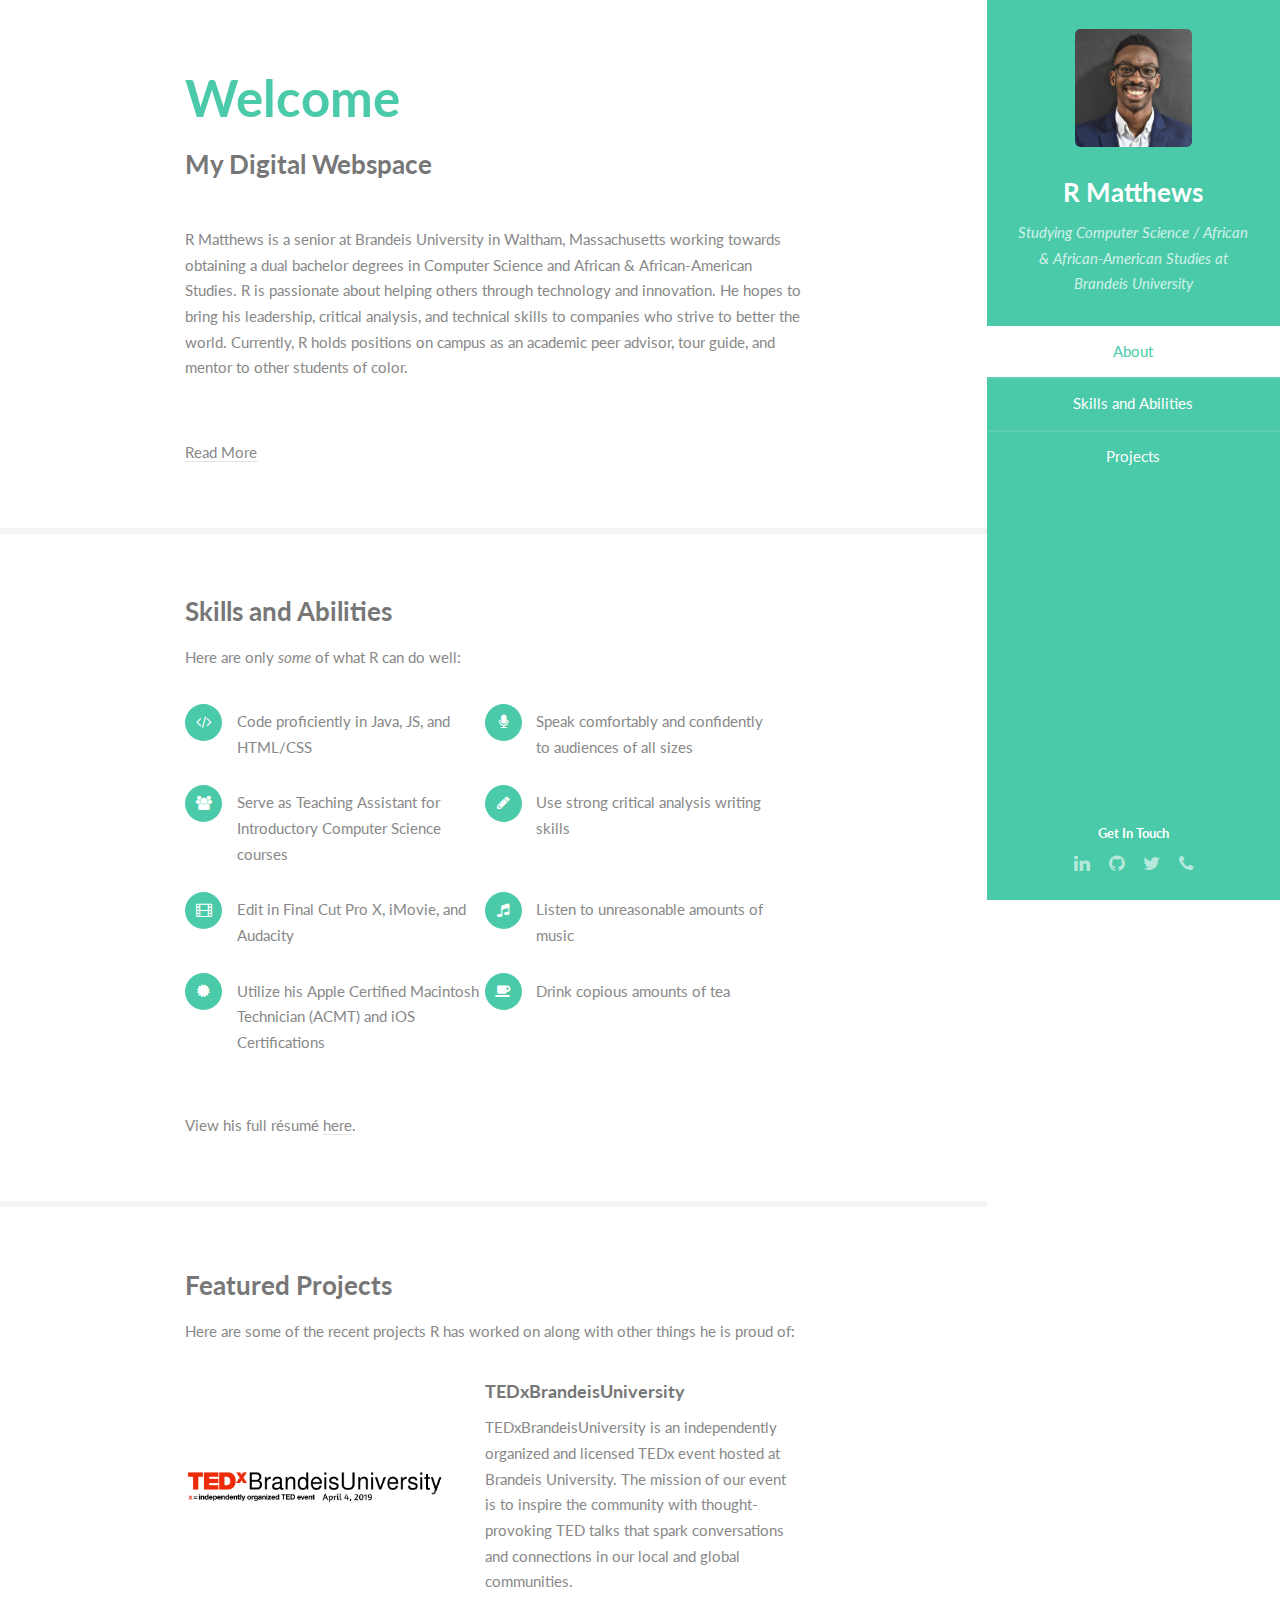
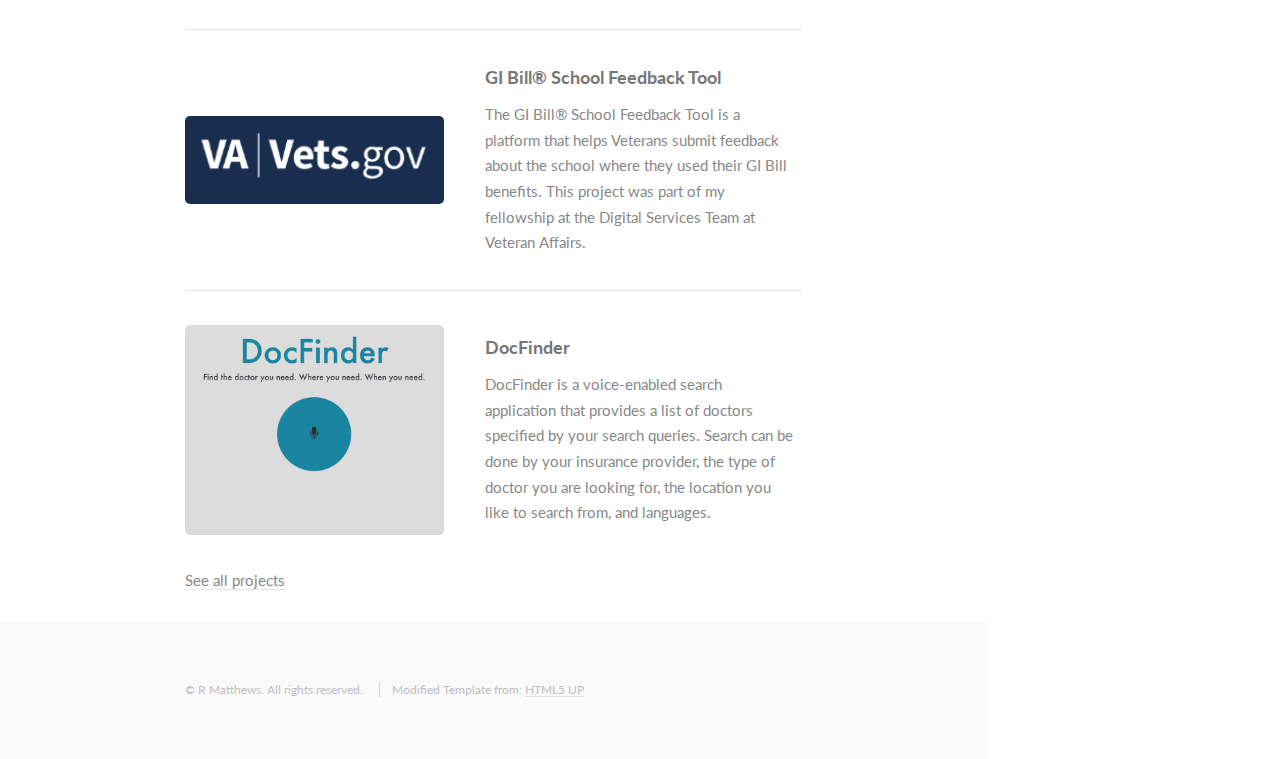
==== index.html @ a2d87b9c "added tedx to featured projects" ====
<!DOCTYPE HTML>
<!--
	Read Only by HTML5 UP
	html5up.net | @ajlkn
	Free for personal and commercial use under the CCA 3.0 license (html5up.net/license)
-->
<html>

<head>
	<title>R Matthews</title>
	<meta charset="utf-8" />
	<meta name="viewport" content="width=device-width, initial-scale=1" />
	<!--[if lte IE 8]><script src="assets/js/ie/html5shiv.js"></script><![endif]-->
	<link rel="stylesheet" href="assets/css/main.css" />
	<!--[if lte IE 8]><link rel="stylesheet" href="assets/css/ie8.css" /><![endif]-->
</head>

<body>

	<!-- Header -->
	<section id="header">
		<header>
			<span class="image avatar">
				<img src="images/avatar.jpg" alt="" />
			</span>
			<h1 id="logo">
				<a href="index.html">R Matthews</a>
			</h1>
			<p>Studying Computer Science / African & African-American Studies at Brandeis University</p>
		</header>
		<nav id="nav">
			<ul>
				<li>
					<a href="#two" class="active">About</a>
				</li>
				<li>
					<a href="#three">Skills and Abilities</a>
				</li>
				<li>
					<a href="#four">Projects</a>
				</li>
			</ul>
		</nav>
		<footer>
			<h5>Get In Touch</h5>
			<ul class="icons">
				<li>
					<a href="https://linkedin.com/in/rrmatthews" class="icon fa-linkedin">
						<span class="label">LinkedIn</span>
					</a>
				</li>
				<li>
					<a href="https://github.com/rrmatthews" class="icon fa-github">
						<span class="label">Github</span>
					</a>
				</li>
				<li>
					<a href="https://twitter.com/rrmatthews_/" class="icon fa-twitter">
						<span class="label">Twitter</span>
					</a>
				</li>
				<li>
					<a href="tel:4048952339" class="icon fa-phone">
						<span class="label">Call Me</span>
					</a>
				</li>
			</ul>
		</footer>
	</section>

	<!-- Wrapper -->
	<div id="wrapper">

		<!-- Main -->
		<div id="main">

			<!-- One -->
			<section id="two">
				<div class="container">
					<header class="major">
						<h2>Welcome</h2>
						<p>My Digital Webspace
							<br/>
						</p>
					</header>
					<p>R Matthews is a senior at Brandeis University in Waltham, Massachusetts working towards obtaining a dual bachelor degrees in Computer Science and African & African-American Studies. R is passionate about helping others through technology and innovation. He hopes to bring his leadership, critical analysis, and technical skills to companies who strive to better the world. Currently, R holds positions on campus as an academic peer advisor, tour guide, and mentor to other students of color.</p>
					<br>
					<p>
						<a href=about.html>Read More</a>
					</p>
				</div>
			</section>

			<!-- Two -->
			<section id="three">
				<div class="container">
					<h3>Skills and Abilities</h3>
					<p>Here are only
						<em>some</em> of what R can do well:</p>
					<ul class="feature-icons">
						<li class="fa-code">Code proficiently in Java, JS, and HTML/CSS</li>
						<li class="fa-microphone">Speak comfortably and confidently to audiences of all sizes</li>
						<li class="fa-users">Serve as Teaching Assistant for Introductory Computer Science courses</li>
						<li class="fa-pencil">Use strong critical analysis writing skills</li>
						<li class="fa-film">Edit in Final Cut Pro X, iMovie, and Audacity</li>
						<li class="fa-music">Listen to unreasonable amounts of music</li>
						<li class="fa-certificate">Utilize his Apple Certified Macintosh Technician (ACMT) and iOS Certifications</li>
						<li class="fa-coffee">Drink copious amounts of tea</li>
					</ul>
					<p>View his full résumé
						<a href="resume.html"> here</a>.</p>
				</div>
			</section>

			<!-- Three -->
			<section id="four">
				<div class="container">
					<h3>Featured Projects</h3>
					<p>Here are some of the recent projects R has worked on along with other things he is proud of:</p>
					<div class="features">
						<article>
							<a href="tedx.html" class="image">
								<img src="images/tedxlogo.png" alt="" />
							</a>
							<div class="inner">
								<h4>
									<a href="tedx.html">TEDxBrandeisUniversity</a>
								</h4>
								<p>TEDxBrandeisUniversity is an independently organized and licensed TEDx event hosted at Brandeis University. The mission of our event is to inspire the community with thought-provoking TED talks that spark conversations and connections in our local and global communities.</p>
							</div>
						</article>
						<article>
							<a href="gibsft.html" class="image">
								<img src="images/vets.gov.png" alt="" />
							</a>
							<div class="inner">
								<h4>
									<a href="gibsft.html">GI Bill® School Feedback Tool</a>
								</h4>
								<p>The GI Bill® School Feedback Tool is a platform that helps Veterans submit feedback about the school where they used their GI Bill benefits. This project was part of my fellowship at the Digital Services Team at Veteran Affairs.</p>
							</div>
						</article>
						<article>
							<a href="docfinder.html" class="image">
								<img src="images/docfinder.png" alt="" />
							</a>
							<div class="inner">
								<h4>
									<a href="docfinder.html">DocFinder</a>
								</h4>
								<p>DocFinder is a voice-enabled search application that provides a list of doctors specified by your search queries.
									Search can be done by your insurance provider, the type of doctor you are looking for, the location you like to
									search from, and languages.</p>
							</div>
						</article>
						<a href="allprojects.html">See all projects</a>
					</div>
				</div>
			</section>

			<!-- Four -->
			<!-- <section id="four">
								<div class="container">
									<h3>Contact Me</h3>
									<p>Call me, beep me if you wanna reach me.</p>
									<form method="post" action="#">
										<div class="row uniform">
											<div class="6u 12u(xsmall)"><input type="text" name="name" id="name" placeholder="Name" /></div>
											<div class="6u 12u(xsmall)"><input type="email" name="email" id="email" placeholder="Email" /></div>
										</div>
										<div class="row uniform">
											<div class="12u"><input type="text" name="subject" id="subject" placeholder="Subject" /></div>
										</div>
										<div class="row uniform">
											<div class="12u"><textarea name="message" id="message" placeholder="Message" rows="6"></textarea></div>
										</div>
										<div class="row uniform">
											<div class="12u">
												<ul class="actions">
													<li><input type="submit" class="special" value="Send Message" /></li>
													<li><input type="reset" value="Reset Form" /></li>
												</ul>
											</div>
										</div>
									</form>
								</div>
							</section> -->

			<!-- Five -->
			<!--
							<section id="five">
								<div class="container">
									<h3>Elements</h3>

									<section>
										<h4>Text</h4>
										<p>This is <b>bold</b> and this is <strong>strong</strong>. This is <i>italic</i> and this is <em>emphasized</em>.
										This is <sup>superscript</sup> text and this is <sub>subscript</sub> text.
										This is <u>underlined</u> and this is code: <code>for (;;) { ... }</code>. Finally, <a href="#">this is a link</a>.</p>
										<hr />
										<header>
											<h4>Heading with a Subtitle</h4>
											<p>Lorem ipsum dolor sit amet nullam id egestas urna aliquam</p>
										</header>
										<p>Nunc lacinia ante nunc ac lobortis. Interdum adipiscing gravida odio porttitor sem non mi integer non faucibus ornare mi ut ante amet placerat aliquet. Volutpat eu sed ante lacinia sapien lorem accumsan varius montes viverra nibh in adipiscing blandit tempus accumsan.</p>
										<header>
											<h5>Heading with a Subtitle</h5>
											<p>Lorem ipsum dolor sit amet nullam id egestas urna aliquam</p>
										</header>
										<p>Nunc lacinia ante nunc ac lobortis. Interdum adipiscing gravida odio porttitor sem non mi integer non faucibus ornare mi ut ante amet placerat aliquet. Volutpat eu sed ante lacinia sapien lorem accumsan varius montes viverra nibh in adipiscing blandit tempus accumsan.</p>
										<hr />
										<h2>Heading Level 2</h2>
										<h3>Heading Level 3</h3>
										<h4>Heading Level 4</h4>
										<h5>Heading Level 5</h5>
										<h6>Heading Level 6</h6>
										<hr />
										<h5>Blockquote</h5>
										<blockquote>Fringilla nisl. Donec accumsan interdum nisi, quis tincidunt felis sagittis eget tempus euismod. Vestibulum ante ipsum primis in faucibus vestibulum. Blandit adipiscing eu felis iaculis volutpat ac adipiscing accumsan faucibus. Vestibulum ante ipsum primis in faucibus lorem ipsum dolor sit amet nullam adipiscing eu felis.</blockquote>
										<h5>Preformatted</h5>
										<pre><code>i = 0;

	while (!deck.isInOrder()) {
	    print 'Iteration ' + i;
	    deck.shuffle();
	    i++;
	}

	print 'It took ' + i + ' iterations to sort the deck.';</code></pre>
									</section>

									<section>
										<h4>Lists</h4>
										<div class="row">
											<div class="6u 12u(xsmall)">
												<h5>Unordered</h5>
												<ul>
													<li>Dolor pulvinar etiam magna etiam.</li>
													<li>Sagittis adipiscing lorem eleifend.</li>
													<li>Felis enim feugiat dolore viverra.</li>
												</ul>
												<h5>Alternate</h5>
												<ul class="alt">
													<li>Dolor pulvinar etiam magna etiam.</li>
													<li>Sagittis adipiscing lorem eleifend.</li>
													<li>Felis enim feugiat dolore viverra.</li>
												</ul>
											</div>
											<div class="6u 12u(xsmall)">
												<h5>Ordered</h5>
												<ol>
													<li>Dolor pulvinar etiam magna etiam.</li>
													<li>Etiam vel felis at lorem sed viverra.</li>
													<li>Felis enim feugiat dolore viverra.</li>
													<li>Dolor pulvinar etiam magna etiam.</li>
													<li>Etiam vel felis at lorem sed viverra.</li>
													<li>Felis enim feugiat dolore viverra.</li>
												</ol>
												<h5>Icons</h5>
												<ul class="icons">
													<li><a href="#" class="icon fa-twitter"><span class="label">Twitter</span></a></li>
													<li><a href="#" class="icon fa-facebook"><span class="label">Facebook</span></a></li>
													<li><a href="#" class="icon fa-instagram"><span class="label">Instagram</span></a></li>
													<li><a href="#" class="icon fa-github"><span class="label">Github</span></a></li>
													<li><a href="#" class="icon fa-dribbble"><span class="label">Dribbble</span></a></li>
													<li><a href="#" class="icon fa-tumblr"><span class="label">Tumblr</span></a></li>
												</ul>
											</div>
										</div>
										<h5>Actions</h5>
										<ul class="actions">
											<li><a href="#" class="button special">Default</a></li>
											<li><a href="#" class="button">Default</a></li>
											<li><a href="#" class="button alt">Default</a></li>
										</ul>
										<ul class="actions small">
											<li><a href="#" class="button special small">Small</a></li>
											<li><a href="#" class="button small">Small</a></li>
											<li><a href="#" class="button alt small">Small</a></li>
										</ul>
										<div class="row">
											<div class="3u 6u(medium) 12u$(xsmall)">
												<ul class="actions vertical">
													<li><a href="#" class="button special">Default</a></li>
													<li><a href="#" class="button">Default</a></li>
													<li><a href="#" class="button alt">Default</a></li>
												</ul>
											</div>
											<div class="3u 6u$(medium) 12u$(xsmall)">
												<ul class="actions vertical small">
													<li><a href="#" class="button special small">Small</a></li>
													<li><a href="#" class="button small">Small</a></li>
													<li><a href="#" class="button alt small">Small</a></li>
												</ul>
											</div>
											<div class="3u 6u(medium) 12u$(xsmall)">
												<ul class="actions vertical">
													<li><a href="#" class="button special fit">Default</a></li>
													<li><a href="#" class="button fit">Default</a></li>
													<li><a href="#" class="button alt fit">Default</a></li>
												</ul>
											</div>
											<div class="3u 6u$(medium) 12u$(xsmall)">
												<ul class="actions vertical small">
													<li><a href="#" class="button special small fit">Small</a></li>
													<li><a href="#" class="button small fit">Small</a></li>
													<li><a href="#" class="button alt small fit">Small</a></li>
												</ul>
											</div>
										</div>
									</section>

									<section>
										<h4>Table</h4>
										<h5>Default</h5>
										<div class="table-wrapper">
											<table>
												<thead>
													<tr>
														<th>Name</th>
														<th>Description</th>
														<th>Price</th>
													</tr>
												</thead>
												<tbody>
													<tr>
														<td>Item One</td>
														<td>Ante turpis integer aliquet porttitor.</td>
														<td>29.99</td>
													</tr>
													<tr>
														<td>Item Two</td>
														<td>Vis ac commodo adipiscing arcu aliquet.</td>
														<td>19.99</td>
													</tr>
													<tr>
														<td>Item Three</td>
														<td> Morbi faucibus arcu accumsan lorem.</td>
														<td>29.99</td>
													</tr>
													<tr>
														<td>Item Four</td>
														<td>Vitae integer tempus condimentum.</td>
														<td>19.99</td>
													</tr>
													<tr>
														<td>Item Five</td>
														<td>Ante turpis integer aliquet porttitor.</td>
														<td>29.99</td>
													</tr>
												</tbody>
												<tfoot>
													<tr>
														<td colspan="2"></td>
														<td>100.00</td>
													</tr>
												</tfoot>
											</table>
										</div>

										<h5>Alternate</h5>
										<div class="table-wrapper">
											<table class="alt">
												<thead>
													<tr>
														<th>Name</th>
														<th>Description</th>
														<th>Price</th>
													</tr>
												</thead>
												<tbody>
													<tr>
														<td>Item One</td>
														<td>Ante turpis integer aliquet porttitor.</td>
														<td>29.99</td>
													</tr>
													<tr>
														<td>Item Two</td>
														<td>Vis ac commodo adipiscing arcu aliquet.</td>
														<td>19.99</td>
													</tr>
													<tr>
														<td>Item Three</td>
														<td> Morbi faucibus arcu accumsan lorem.</td>
														<td>29.99</td>
													</tr>
													<tr>
														<td>Item Four</td>
														<td>Vitae integer tempus condimentum.</td>
														<td>19.99</td>
													</tr>
													<tr>
														<td>Item Five</td>
														<td>Ante turpis integer aliquet porttitor.</td>
														<td>29.99</td>
													</tr>
												</tbody>
												<tfoot>
													<tr>
														<td colspan="2"></td>
														<td>100.00</td>
													</tr>
												</tfoot>
											</table>
										</div>
									</section>

									<section>
										<h4>Buttons</h4>
										<ul class="actions">
											<li><a href="#" class="button special">Special</a></li>
											<li><a href="#" class="button">Default</a></li>
											<li><a href="#" class="button alt">Alternate</a></li>
										</ul>
										<ul class="actions">
											<li><a href="#" class="button special big">Big</a></li>
											<li><a href="#" class="button">Default</a></li>
											<li><a href="#" class="button alt small">Small</a></li>
										</ul>
										<ul class="actions fit">
											<li><a href="#" class="button special fit">Fit</a></li>
											<li><a href="#" class="button fit">Fit</a></li>
											<li><a href="#" class="button alt fit">Fit</a></li>
										</ul>
										<ul class="actions fit small">
											<li><a href="#" class="button special fit small">Fit + Small</a></li>
											<li><a href="#" class="button fit small">Fit + Small</a></li>
											<li><a href="#" class="button alt fit small">Fit + Small</a></li>
										</ul>
										<ul class="actions">
											<li><a href="#" class="button special icon fa-download">Icon</a></li>
											<li><a href="#" class="button icon fa-download">Icon</a></li>
											<li><a href="#" class="button alt icon fa-check">Icon</a></li>
										</ul>
										<ul class="actions">
											<li><span class="button special disabled">Special</span></li>
											<li><span class="button disabled">Default</span></li>
											<li><span class="button alt disabled">Alternate</span></li>
										</ul>
									</section>

									<section>
										<h4>Form</h4>
										<form method="post" action="#">
											<div class="row uniform">
												<div class="6u 12u(xsmall)">
													<input type="text" name="demo-name" id="demo-name" value="" placeholder="Name" />
												</div>
												<div class="6u 12u(xsmall)">
													<input type="email" name="demo-email" id="demo-email" value="" placeholder="Email" />
												</div>
											</div>
											<div class="row uniform">
												<div class="12u">
													<div class="select-wrapper">
														<select name="demo-category" id="demo-category">
															<option value="">- Category -</option>
															<option value="1">Manufacturing</option>
															<option value="1">Shipping</option>
															<option value="1">Administration</option>
															<option value="1">Human Resources</option>
														</select>
													</div>
												</div>
											</div>
											<div class="row uniform">
												<div class="4u 12u(medium)">
													<input type="radio" id="demo-priority-low" name="demo-priority" checked>
													<label for="demo-priority-low">Low Priority</label>
												</div>
												<div class="4u 12u(medium)">
													<input type="radio" id="demo-priority-normal" name="demo-priority">
													<label for="demo-priority-normal">Normal Priority</label>
												</div>
												<div class="4u 12u(medium)">
													<input type="radio" id="demo-priority-high" name="demo-priority">
													<label for="demo-priority-high">High Priority</label>
												</div>
											</div>
											<div class="row uniform">
												<div class="6u 12u(medium)">
													<input type="checkbox" id="demo-copy" name="demo-copy">
													<label for="demo-copy">Email me a copy of this message</label>
												</div>
												<div class="6u 12u(medium)">
													<input type="checkbox" id="demo-human" name="demo-human" checked>
													<label for="demo-human">I am a human and not a robot</label>
												</div>
											</div>
											<div class="row uniform">
												<div class="12u">
													<textarea name="demo-message" id="demo-message" placeholder="Enter your message" rows="6"></textarea>
												</div>
											</div>
											<div class="row uniform">
												<div class="12u">
													<ul class="actions">
														<li><input type="submit" value="Send Message" /></li>
														<li><input type="reset" value="Reset" class="alt" /></li>
													</ul>
												</div>
											</div>
										</form>
									</section>

									<section>
										<h4>Image</h4>
										<h5>Fit</h5>
										<span class="image fit"><img src="images/banner.jpg" alt="" /></span>
										<div class="box alt">
											<div class="row 50% uniform">
												<div class="4u"><span class="image fit"><img src="images/pic01.jpg" alt="" /></span></div>
												<div class="4u"><span class="image fit"><img src="images/pic02.jpg" alt="" /></span></div>
												<div class="4u"><span class="image fit"><img src="images/pic03.jpg" alt="" /></span></div>
											</div>
											<div class="row 50% uniform">
												<div class="4u"><span class="image fit"><img src="images/pic02.jpg" alt="" /></span></div>
												<div class="4u"><span class="image fit"><img src="images/pic03.jpg" alt="" /></span></div>
												<div class="4u"><span class="image fit"><img src="images/pic01.jpg" alt="" /></span></div>
											</div>
											<div class="row 50% uniform">
												<div class="4u"><span class="image fit"><img src="images/pic03.jpg" alt="" /></span></div>
												<div class="4u"><span class="image fit"><img src="images/pic01.jpg" alt="" /></span></div>
												<div class="4u"><span class="image fit"><img src="images/pic02.jpg" alt="" /></span></div>
											</div>
										</div>
										<h5>Left &amp; Right</h5>
										<p><span class="image left"><img src="images/avatar.jpg" alt="" /></span>Fringilla nisl. Donec accumsan interdum nisi, quis tincidunt felis sagittis eget. tempus euismod. Vestibulum ante ipsum primis in faucibus vestibulum. Blandit adipiscing eu felis iaculis volutpat ac adipiscing accumsan eu faucibus. Integer ac pellentesque praesent tincidunt felis sagittis eget. tempus euismod. Vestibulum ante ipsum primis in faucibus vestibulum. Blandit adipiscing eu felis iaculis volutpat ac adipiscing accumsan eu faucibus. Integer ac pellentesque praesent. Donec accumsan interdum nisi, quis tincidunt felis sagittis eget. tempus euismod. Vestibulum ante ipsum primis in faucibus vestibulum. Blandit adipiscing eu felis iaculis volutpat ac adipiscing accumsan eu faucibus. Integer ac pellentesque praesent tincidunt felis sagittis eget. tempus euismod. Vestibulum ante ipsum primis in faucibus vestibulum. Blandit adipiscing eu felis iaculis volutpat ac adipiscing accumsan eu faucibus. Integer ac pellentesque praesent.</p>
										<p><span class="image right"><img src="images/avatar.jpg" alt="" /></span>Fringilla nisl. Donec accumsan interdum nisi, quis tincidunt felis sagittis eget. tempus euismod. Vestibulum ante ipsum primis in faucibus vestibulum. Blandit adipiscing eu felis iaculis volutpat ac adipiscing accumsan eu faucibus. Integer ac pellentesque praesent tincidunt felis sagittis eget. tempus euismod. Vestibulum ante ipsum primis in faucibus vestibulum. Blandit adipiscing eu felis iaculis volutpat ac adipiscing accumsan eu faucibus. Integer ac pellentesque praesent. Donec accumsan interdum nisi, quis tincidunt felis sagittis eget. tempus euismod. Vestibulum ante ipsum primis in faucibus vestibulum. Blandit adipiscing eu felis iaculis volutpat ac adipiscing accumsan eu faucibus. Integer ac pellentesque praesent tincidunt felis sagittis eget. tempus euismod. Vestibulum ante ipsum primis in faucibus vestibulum. Blandit adipiscing eu felis iaculis volutpat ac adipiscing accumsan eu faucibus. Integer ac pellentesque praesent.</p>
									</section>

								</div>
							</section>
						 -->

		</div>

		<!-- Footer -->
		<section id="footer">
			<div class="container">
				<ul class="copyright">
					<li>&copy; R Matthews. All rights reserved.</li>
					<li>Modified Template from:
						<a href="http://html5up.net">HTML5 UP</a>
					</li>
				</ul>
			</div>
		</section>

	</div>

	<!-- Scripts -->
	<script src="assets/js/jquery.min.js"></script>
	<script src="assets/js/jquery.scrollzer.min.js"></script>
	<script src="assets/js/jquery.scrolly.min.js"></script>
	<script src="assets/js/skel.min.js"></script>
	<script src="assets/js/util.js"></script>
	<!--[if lte IE 8]><script src="assets/js/ie/respond.min.js"></script><![endif]-->
	<script src="assets/js/main.js"></script>

</body>

</html>
---- assets/css/main.css ----
@import url("font-awesome.min.css");
@import url("https://fonts.googleapis.com/css?family=Lato:400,400italic,700,700italic|Source+Code+Pro:400");

/*
	Read Only by HTML5 UP
	html5up.net | @ajlkn
	Free for personal and commercial use under the CCA 3.0 license (html5up.net/license)
*/

/* Reset */

	html, body, div, span, applet, object, iframe, h1, h2, h3, h4, h5, h6, p, blockquote, pre, a, abbr, acronym, address, big, cite, code, del, dfn, em, img, ins, kbd, q, s, samp, small, strike, strong, sub, sup, tt, var, b, u, i, center, dl, dt, dd, ol, ul, li, fieldset, form, label, legend, table, caption, tbody, tfoot, thead, tr, th, td, article, aside, canvas, details, embed, figure, figcaption, footer, header, hgroup, menu, nav, output, ruby, section, summary, time, mark, audio, video {
		margin: 0;
		padding: 0;
		border: 0;
		font-size: 100%;
		font: inherit;
		vertical-align: baseline;
	}

	article, aside, details, figcaption, figure, footer, header, hgroup, menu, nav, section {
		display: block;
	}

	body {
		line-height: 1;
	}

	ol, ul {
		list-style: none;
	}

	blockquote, q {
		quotes: none;
	}

	blockquote:before, blockquote:after, q:before, q:after {
		content: '';
		content: none;
	}

	table {
		border-collapse: collapse;
		border-spacing: 0;
	}

	body {
		-webkit-text-size-adjust: none;
	}

/* Box Model */

	*, *:before, *:after {
		-moz-box-sizing: border-box;
		-webkit-box-sizing: border-box;
		box-sizing: border-box;
	}

/* Containers */

	.container {
		margin-left: auto;
		margin-right: auto;
	}

	.container.\31 25\25 {
		width: 100%;
		max-width: 56.25em;
		min-width: 45em;
	}

	.container.\37 5\25 {
		width: 33.75em;
	}

	.container.\35 0\25 {
		width: 22.5em;
	}

	.container.\32 5\25 {
		width: 11.25em;
	}

	.container {
		width: 45em;
	}

	@media screen and (max-width: 1680px) {

		.container.\31 25\25 {
			width: 100%;
			max-width: 56.25em;
			min-width: 45em;
		}

		.container.\37 5\25 {
			width: 33.75em;
		}

		.container.\35 0\25 {
			width: 22.5em;
		}

		.container.\32 5\25 {
			width: 11.25em;
		}

		.container {
			width: 45em;
		}

	}

	@media screen and (max-width: 1280px) {

		.container.\31 25\25 {
			width: 100%;
			max-width: 52.5em;
			min-width: 42em;
		}

		.container.\37 5\25 {
			width: 31.5em;
		}

		.container.\35 0\25 {
			width: 21em;
		}

		.container.\32 5\25 {
			width: 10.5em;
		}

		.container {
			width: 42em;
		}

	}

	@media screen and (max-width: 1024px) {

		.container.\31 25\25 {
			width: 100%;
			max-width: 106.25%;
			min-width: 85%;
		}

		.container.\37 5\25 {
			width: 63.75%;
		}

		.container.\35 0\25 {
			width: 42.5%;
		}

		.container.\32 5\25 {
			width: 21.25%;
		}

		.container {
			width: 85% !important;
		}

	}

	@media screen and (max-width: 736px) {

		.container.\31 25\25 {
			width: 100%;
			max-width: 112.5%;
			min-width: 90%;
		}

		.container.\37 5\25 {
			width: 67.5%;
		}

		.container.\35 0\25 {
			width: 45%;
		}

		.container.\32 5\25 {
			width: 22.5%;
		}

		.container {
			width: 90% !important;
		}

	}

	@media screen and (max-width: 480px) {

		.container.\31 25\25 {
			width: 100%;
			max-width: 112.5%;
			min-width: 90%;
		}

		.container.\37 5\25 {
			width: 67.5%;
		}

		.container.\35 0\25 {
			width: 45%;
		}

		.container.\32 5\25 {
			width: 22.5%;
		}

		.container {
			width: 90% !important;
		}

	}

/* Grid */

	.row {
		border-bottom: solid 1px transparent;
		-moz-box-sizing: border-box;
		-webkit-box-sizing: border-box;
		box-sizing: border-box;
	}

	.row > * {
		float: left;
		-moz-box-sizing: border-box;
		-webkit-box-sizing: border-box;
		box-sizing: border-box;
	}

	.row:after, .row:before {
		content: '';
		display: block;
		clear: both;
		height: 0;
	}

	.row.uniform > * > :first-child {
		margin-top: 0;
	}

	.row.uniform > * > :last-child {
		margin-bottom: 0;
	}

	.row.\30 \25 > * {
		padding: 0 0 0 0em;
	}

	.row.\30 \25 {
		margin: 0 0 -1px 0em;
	}

	.row.uniform.\30 \25 > * {
		padding: 0em 0 0 0em;
	}

	.row.uniform.\30 \25 {
		margin: 0em 0 -1px 0em;
	}

	.row > * {
		padding: 0 0 0 2em;
	}

	.row {
		margin: 0 0 -1px -2em;
	}

	.row.uniform > * {
		padding: 2em 0 0 2em;
	}

	.row.uniform {
		margin: -2em 0 -1px -2em;
	}

	.row.\32 00\25 > * {
		padding: 0 0 0 4em;
	}

	.row.\32 00\25 {
		margin: 0 0 -1px -4em;
	}

	.row.uniform.\32 00\25 > * {
		padding: 4em 0 0 4em;
	}

	.row.uniform.\32 00\25 {
		margin: -4em 0 -1px -4em;
	}

	.row.\31 50\25 > * {
		padding: 0 0 0 3em;
	}

	.row.\31 50\25 {
		margin: 0 0 -1px -3em;
	}

	.row.uniform.\31 50\25 > * {
		padding: 3em 0 0 3em;
	}

	.row.uniform.\31 50\25 {
		margin: -3em 0 -1px -3em;
	}

	.row.\35 0\25 > * {
		padding: 0 0 0 1em;
	}

	.row.\35 0\25 {
		margin: 0 0 -1px -1em;
	}

	.row.uniform.\35 0\25 > * {
		padding: 1em 0 0 1em;
	}

	.row.uniform.\35 0\25 {
		margin: -1em 0 -1px -1em;
	}

	.row.\32 5\25 > * {
		padding: 0 0 0 0.5em;
	}

	.row.\32 5\25 {
		margin: 0 0 -1px -0.5em;
	}

	.row.uniform.\32 5\25 > * {
		padding: 0.5em 0 0 0.5em;
	}

	.row.uniform.\32 5\25 {
		margin: -0.5em 0 -1px -0.5em;
	}

	.\31 2u, .\31 2u\24 {
		width: 100%;
		clear: none;
		margin-left: 0;
	}

	.\31 1u, .\31 1u\24 {
		width: 91.6666666667%;
		clear: none;
		margin-left: 0;
	}

	.\31 0u, .\31 0u\24 {
		width: 83.3333333333%;
		clear: none;
		margin-left: 0;
	}

	.\39 u, .\39 u\24 {
		width: 75%;
		clear: none;
		margin-left: 0;
	}

	.\38 u, .\38 u\24 {
		width: 66.6666666667%;
		clear: none;
		margin-left: 0;
	}

	.\37 u, .\37 u\24 {
		width: 58.3333333333%;
		clear: none;
		margin-left: 0;
	}

	.\36 u, .\36 u\24 {
		width: 50%;
		clear: none;
		margin-left: 0;
	}

	.\35 u, .\35 u\24 {
		width: 41.6666666667%;
		clear: none;
		margin-left: 0;
	}

	.\34 u, .\34 u\24 {
		width: 33.3333333333%;
		clear: none;
		margin-left: 0;
	}

	.\33 u, .\33 u\24 {
		width: 25%;
		clear: none;
		margin-left: 0;
	}

	.\32 u, .\32 u\24 {
		width: 16.6666666667%;
		clear: none;
		margin-left: 0;
	}

	.\31 u, .\31 u\24 {
		width: 8.3333333333%;
		clear: none;
		margin-left: 0;
	}

	.\31 2u\24 + *,
	.\31 1u\24 + *,
	.\31 0u\24 + *,
	.\39 u\24 + *,
	.\38 u\24 + *,
	.\37 u\24 + *,
	.\36 u\24 + *,
	.\35 u\24 + *,
	.\34 u\24 + *,
	.\33 u\24 + *,
	.\32 u\24 + *,
	.\31 u\24 + * {
		clear: left;
	}

	.\-11u {
		margin-left: 91.66667%;
	}

	.\-10u {
		margin-left: 83.33333%;
	}

	.\-9u {
		margin-left: 75%;
	}

	.\-8u {
		margin-left: 66.66667%;
	}

	.\-7u {
		margin-left: 58.33333%;
	}

	.\-6u {
		margin-left: 50%;
	}

	.\-5u {
		margin-left: 41.66667%;
	}

	.\-4u {
		margin-left: 33.33333%;
	}

	.\-3u {
		margin-left: 25%;
	}

	.\-2u {
		margin-left: 16.66667%;
	}

	.\-1u {
		margin-left: 8.33333%;
	}

	@media screen and (max-width: 1680px) {

		.row > * {
			padding: 0 0 0 2em;
		}

		.row {
			margin: 0 0 -1px -2em;
		}

		.row.uniform > * {
			padding: 2em 0 0 2em;
		}

		.row.uniform {
			margin: -2em 0 -1px -2em;
		}

		.row.\32 00\25 > * {
			padding: 0 0 0 4em;
		}

		.row.\32 00\25 {
			margin: 0 0 -1px -4em;
		}

		.row.uniform.\32 00\25 > * {
			padding: 4em 0 0 4em;
		}

		.row.uniform.\32 00\25 {
			margin: -4em 0 -1px -4em;
		}

		.row.\31 50\25 > * {
			padding: 0 0 0 3em;
		}

		.row.\31 50\25 {
			margin: 0 0 -1px -3em;
		}

		.row.uniform.\31 50\25 > * {
			padding: 3em 0 0 3em;
		}

		.row.uniform.\31 50\25 {
			margin: -3em 0 -1px -3em;
		}

		.row.\35 0\25 > * {
			padding: 0 0 0 1em;
		}

		.row.\35 0\25 {
			margin: 0 0 -1px -1em;
		}

		.row.uniform.\35 0\25 > * {
			padding: 1em 0 0 1em;
		}

		.row.uniform.\35 0\25 {
			margin: -1em 0 -1px -1em;
		}

		.row.\32 5\25 > * {
			padding: 0 0 0 0.5em;
		}

		.row.\32 5\25 {
			margin: 0 0 -1px -0.5em;
		}

		.row.uniform.\32 5\25 > * {
			padding: 0.5em 0 0 0.5em;
		}

		.row.uniform.\32 5\25 {
			margin: -0.5em 0 -1px -0.5em;
		}

		.\31 2u\28xlarge\29, .\31 2u\24\28xlarge\29 {
			width: 100%;
			clear: none;
			margin-left: 0;
		}

		.\31 1u\28xlarge\29, .\31 1u\24\28xlarge\29 {
			width: 91.6666666667%;
			clear: none;
			margin-left: 0;
		}

		.\31 0u\28xlarge\29, .\31 0u\24\28xlarge\29 {
			width: 83.3333333333%;
			clear: none;
			margin-left: 0;
		}

		.\39 u\28xlarge\29, .\39 u\24\28xlarge\29 {
			width: 75%;
			clear: none;
			margin-left: 0;
		}

		.\38 u\28xlarge\29, .\38 u\24\28xlarge\29 {
			width: 66.6666666667%;
			clear: none;
			margin-left: 0;
		}

		.\37 u\28xlarge\29, .\37 u\24\28xlarge\29 {
			width: 58.3333333333%;
			clear: none;
			margin-left: 0;
		}

		.\36 u\28xlarge\29, .\36 u\24\28xlarge\29 {
			width: 50%;
			clear: none;
			margin-left: 0;
		}

		.\35 u\28xlarge\29, .\35 u\24\28xlarge\29 {
			width: 41.6666666667%;
			clear: none;
			margin-left: 0;
		}

		.\34 u\28xlarge\29, .\34 u\24\28xlarge\29 {
			width: 33.3333333333%;
			clear: none;
			margin-left: 0;
		}

		.\33 u\28xlarge\29, .\33 u\24\28xlarge\29 {
			width: 25%;
			clear: none;
			margin-left: 0;
		}

		.\32 u\28xlarge\29, .\32 u\24\28xlarge\29 {
			width: 16.6666666667%;
			clear: none;
			margin-left: 0;
		}

		.\31 u\28xlarge\29, .\31 u\24\28xlarge\29 {
			width: 8.3333333333%;
			clear: none;
			margin-left: 0;
		}

		.\31 2u\24\28xlarge\29 + *,
		.\31 1u\24\28xlarge\29 + *,
		.\31 0u\24\28xlarge\29 + *,
		.\39 u\24\28xlarge\29 + *,
		.\38 u\24\28xlarge\29 + *,
		.\37 u\24\28xlarge\29 + *,
		.\36 u\24\28xlarge\29 + *,
		.\35 u\24\28xlarge\29 + *,
		.\34 u\24\28xlarge\29 + *,
		.\33 u\24\28xlarge\29 + *,
		.\32 u\24\28xlarge\29 + *,
		.\31 u\24\28xlarge\29 + * {
			clear: left;
		}

		.\-11u\28xlarge\29 {
			margin-left: 91.66667%;
		}

		.\-10u\28xlarge\29 {
			margin-left: 83.33333%;
		}

		.\-9u\28xlarge\29 {
			margin-left: 75%;
		}

		.\-8u\28xlarge\29 {
			margin-left: 66.66667%;
		}

		.\-7u\28xlarge\29 {
			margin-left: 58.33333%;
		}

		.\-6u\28xlarge\29 {
			margin-left: 50%;
		}

		.\-5u\28xlarge\29 {
			margin-left: 41.66667%;
		}

		.\-4u\28xlarge\29 {
			margin-left: 33.33333%;
		}

		.\-3u\28xlarge\29 {
			margin-left: 25%;
		}

		.\-2u\28xlarge\29 {
			margin-left: 16.66667%;
		}

		.\-1u\28xlarge\29 {
			margin-left: 8.33333%;
		}

	}

	@media screen and (max-width: 1280px) {

		.row > * {
			padding: 0 0 0 1.5em;
		}

		.row {
			margin: 0 0 -1px -1.5em;
		}

		.row.uniform > * {
			padding: 1.5em 0 0 1.5em;
		}

		.row.uniform {
			margin: -1.5em 0 -1px -1.5em;
		}

		.row.\32 00\25 > * {
			padding: 0 0 0 3em;
		}

		.row.\32 00\25 {
			margin: 0 0 -1px -3em;
		}

		.row.uniform.\32 00\25 > * {
			padding: 3em 0 0 3em;
		}

		.row.uniform.\32 00\25 {
			margin: -3em 0 -1px -3em;
		}

		.row.\31 50\25 > * {
			padding: 0 0 0 2.25em;
		}

		.row.\31 50\25 {
			margin: 0 0 -1px -2.25em;
		}

		.row.uniform.\31 50\25 > * {
			padding: 2.25em 0 0 2.25em;
		}

		.row.uniform.\31 50\25 {
			margin: -2.25em 0 -1px -2.25em;
		}

		.row.\35 0\25 > * {
			padding: 0 0 0 0.75em;
		}

		.row.\35 0\25 {
			margin: 0 0 -1px -0.75em;
		}

		.row.uniform.\35 0\25 > * {
			padding: 0.75em 0 0 0.75em;
		}

		.row.uniform.\35 0\25 {
			margin: -0.75em 0 -1px -0.75em;
		}

		.row.\32 5\25 > * {
			padding: 0 0 0 0.375em;
		}

		.row.\32 5\25 {
			margin: 0 0 -1px -0.375em;
		}

		.row.uniform.\32 5\25 > * {
			padding: 0.375em 0 0 0.375em;
		}

		.row.uniform.\32 5\25 {
			margin: -0.375em 0 -1px -0.375em;
		}

		.\31 2u\28large\29, .\31 2u\24\28large\29 {
			width: 100%;
			clear: none;
			margin-left: 0;
		}

		.\31 1u\28large\29, .\31 1u\24\28large\29 {
			width: 91.6666666667%;
			clear: none;
			margin-left: 0;
		}

		.\31 0u\28large\29, .\31 0u\24\28large\29 {
			width: 83.3333333333%;
			clear: none;
			margin-left: 0;
		}

		.\39 u\28large\29, .\39 u\24\28large\29 {
			width: 75%;
			clear: none;
			margin-left: 0;
		}

		.\38 u\28large\29, .\38 u\24\28large\29 {
			width: 66.6666666667%;
			clear: none;
			margin-left: 0;
		}

		.\37 u\28large\29, .\37 u\24\28large\29 {
			width: 58.3333333333%;
			clear: none;
			margin-left: 0;
		}

		.\36 u\28large\29, .\36 u\24\28large\29 {
			width: 50%;
			clear: none;
			margin-left: 0;
		}

		.\35 u\28large\29, .\35 u\24\28large\29 {
			width: 41.6666666667%;
			clear: none;
			margin-left: 0;
		}

		.\34 u\28large\29, .\34 u\24\28large\29 {
			width: 33.3333333333%;
			clear: none;
			margin-left: 0;
		}

		.\33 u\28large\29, .\33 u\24\28large\29 {
			width: 25%;
			clear: none;
			margin-left: 0;
		}

		.\32 u\28large\29, .\32 u\24\28large\29 {
			width: 16.6666666667%;
			clear: none;
			margin-left: 0;
		}

		.\31 u\28large\29, .\31 u\24\28large\29 {
			width: 8.3333333333%;
			clear: none;
			margin-left: 0;
		}

		.\31 2u\24\28large\29 + *,
		.\31 1u\24\28large\29 + *,
		.\31 0u\24\28large\29 + *,
		.\39 u\24\28large\29 + *,
		.\38 u\24\28large\29 + *,
		.\37 u\24\28large\29 + *,
		.\36 u\24\28large\29 + *,
		.\35 u\24\28large\29 + *,
		.\34 u\24\28large\29 + *,
		.\33 u\24\28large\29 + *,
		.\32 u\24\28large\29 + *,
		.\31 u\24\28large\29 + * {
			clear: left;
		}

		.\-11u\28large\29 {
			margin-left: 91.66667%;
		}

		.\-10u\28large\29 {
			margin-left: 83.33333%;
		}

		.\-9u\28large\29 {
			margin-left: 75%;
		}

		.\-8u\28large\29 {
			margin-left: 66.66667%;
		}

		.\-7u\28large\29 {
			margin-left: 58.33333%;
		}

		.\-6u\28large\29 {
			margin-left: 50%;
		}

		.\-5u\28large\29 {
			margin-left: 41.66667%;
		}

		.\-4u\28large\29 {
			margin-left: 33.33333%;
		}

		.\-3u\28large\29 {
			margin-left: 25%;
		}

		.\-2u\28large\29 {
			margin-left: 16.66667%;
		}

		.\-1u\28large\29 {
			margin-left: 8.33333%;
		}

	}

	@media screen and (max-width: 1024px) {

		.row > * {
			padding: 0 0 0 1.5em;
		}

		.row {
			margin: 0 0 -1px -1.5em;
		}

		.row.uniform > * {
			padding: 1.5em 0 0 1.5em;
		}

		.row.uniform {
			margin: -1.5em 0 -1px -1.5em;
		}

		.row.\32 00\25 > * {
			padding: 0 0 0 3em;
		}

		.row.\32 00\25 {
			margin: 0 0 -1px -3em;
		}

		.row.uniform.\32 00\25 > * {
			padding: 3em 0 0 3em;
		}

		.row.uniform.\32 00\25 {
			margin: -3em 0 -1px -3em;
		}

		.row.\31 50\25 > * {
			padding: 0 0 0 2.25em;
		}

		.row.\31 50\25 {
			margin: 0 0 -1px -2.25em;
		}

		.row.uniform.\31 50\25 > * {
			padding: 2.25em 0 0 2.25em;
		}

		.row.uniform.\31 50\25 {
			margin: -2.25em 0 -1px -2.25em;
		}

		.row.\35 0\25 > * {
			padding: 0 0 0 0.75em;
		}

		.row.\35 0\25 {
			margin: 0 0 -1px -0.75em;
		}

		.row.uniform.\35 0\25 > * {
			padding: 0.75em 0 0 0.75em;
		}

		.row.uniform.\35 0\25 {
			margin: -0.75em 0 -1px -0.75em;
		}

		.row.\32 5\25 > * {
			padding: 0 0 0 0.375em;
		}

		.row.\32 5\25 {
			margin: 0 0 -1px -0.375em;
		}

		.row.uniform.\32 5\25 > * {
			padding: 0.375em 0 0 0.375em;
		}

		.row.uniform.\32 5\25 {
			margin: -0.375em 0 -1px -0.375em;
		}

		.\31 2u\28medium\29, .\31 2u\24\28medium\29 {
			width: 100%;
			clear: none;
			margin-left: 0;
		}

		.\31 1u\28medium\29, .\31 1u\24\28medium\29 {
			width: 91.6666666667%;
			clear: none;
			margin-left: 0;
		}

		.\31 0u\28medium\29, .\31 0u\24\28medium\29 {
			width: 83.3333333333%;
			clear: none;
			margin-left: 0;
		}

		.\39 u\28medium\29, .\39 u\24\28medium\29 {
			width: 75%;
			clear: none;
			margin-left: 0;
		}

		.\38 u\28medium\29, .\38 u\24\28medium\29 {
			width: 66.6666666667%;
			clear: none;
			margin-left: 0;
		}

		.\37 u\28medium\29, .\37 u\24\28medium\29 {
			width: 58.3333333333%;
			clear: none;
			margin-left: 0;
		}

		.\36 u\28medium\29, .\36 u\24\28medium\29 {
			width: 50%;
			clear: none;
			margin-left: 0;
		}

		.\35 u\28medium\29, .\35 u\24\28medium\29 {
			width: 41.6666666667%;
			clear: none;
			margin-left: 0;
		}

		.\34 u\28medium\29, .\34 u\24\28medium\29 {
			width: 33.3333333333%;
			clear: none;
			margin-left: 0;
		}

		.\33 u\28medium\29, .\33 u\24\28medium\29 {
			width: 25%;
			clear: none;
			margin-left: 0;
		}

		.\32 u\28medium\29, .\32 u\24\28medium\29 {
			width: 16.6666666667%;
			clear: none;
			margin-left: 0;
		}

		.\31 u\28medium\29, .\31 u\24\28medium\29 {
			width: 8.3333333333%;
			clear: none;
			margin-left: 0;
		}

		.\31 2u\24\28medium\29 + *,
		.\31 1u\24\28medium\29 + *,
		.\31 0u\24\28medium\29 + *,
		.\39 u\24\28medium\29 + *,
		.\38 u\24\28medium\29 + *,
		.\37 u\24\28medium\29 + *,
		.\36 u\24\28medium\29 + *,
		.\35 u\24\28medium\29 + *,
		.\34 u\24\28medium\29 + *,
		.\33 u\24\28medium\29 + *,
		.\32 u\24\28medium\29 + *,
		.\31 u\24\28medium\29 + * {
			clear: left;
		}

		.\-11u\28medium\29 {
			margin-left: 91.66667%;
		}

		.\-10u\28medium\29 {
			margin-left: 83.33333%;
		}

		.\-9u\28medium\29 {
			margin-left: 75%;
		}

		.\-8u\28medium\29 {
			margin-left: 66.66667%;
		}

		.\-7u\28medium\29 {
			margin-left: 58.33333%;
		}

		.\-6u\28medium\29 {
			margin-left: 50%;
		}

		.\-5u\28medium\29 {
			margin-left: 41.66667%;
		}

		.\-4u\28medium\29 {
			margin-left: 33.33333%;
		}

		.\-3u\28medium\29 {
			margin-left: 25%;
		}

		.\-2u\28medium\29 {
			margin-left: 16.66667%;
		}

		.\-1u\28medium\29 {
			margin-left: 8.33333%;
		}

	}

	@media screen and (max-width: 736px) {

		.row > * {
			padding: 0 0 0 1.25em;
		}

		.row {
			margin: 0 0 -1px -1.25em;
		}

		.row.uniform > * {
			padding: 1.25em 0 0 1.25em;
		}

		.row.uniform {
			margin: -1.25em 0 -1px -1.25em;
		}

		.row.\32 00\25 > * {
			padding: 0 0 0 2.5em;
		}

		.row.\32 00\25 {
			margin: 0 0 -1px -2.5em;
		}

		.row.uniform.\32 00\25 > * {
			padding: 2.5em 0 0 2.5em;
		}

		.row.uniform.\32 00\25 {
			margin: -2.5em 0 -1px -2.5em;
		}

		.row.\31 50\25 > * {
			padding: 0 0 0 1.875em;
		}

		.row.\31 50\25 {
			margin: 0 0 -1px -1.875em;
		}

		.row.uniform.\31 50\25 > * {
			padding: 1.875em 0 0 1.875em;
		}

		.row.uniform.\31 50\25 {
			margin: -1.875em 0 -1px -1.875em;
		}

		.row.\35 0\25 > * {
			padding: 0 0 0 0.625em;
		}

		.row.\35 0\25 {
			margin: 0 0 -1px -0.625em;
		}

		.row.uniform.\35 0\25 > * {
			padding: 0.625em 0 0 0.625em;
		}

		.row.uniform.\35 0\25 {
			margin: -0.625em 0 -1px -0.625em;
		}

		.row.\32 5\25 > * {
			padding: 0 0 0 0.3125em;
		}

		.row.\32 5\25 {
			margin: 0 0 -1px -0.3125em;
		}

		.row.uniform.\32 5\25 > * {
			padding: 0.3125em 0 0 0.3125em;
		}

		.row.uniform.\32 5\25 {
			margin: -0.3125em 0 -1px -0.3125em;
		}

		.\31 2u\28small\29, .\31 2u\24\28small\29 {
			width: 100%;
			clear: none;
			margin-left: 0;
		}

		.\31 1u\28small\29, .\31 1u\24\28small\29 {
			width: 91.6666666667%;
			clear: none;
			margin-left: 0;
		}

		.\31 0u\28small\29, .\31 0u\24\28small\29 {
			width: 83.3333333333%;
			clear: none;
			margin-left: 0;
		}

		.\39 u\28small\29, .\39 u\24\28small\29 {
			width: 75%;
			clear: none;
			margin-left: 0;
		}

		.\38 u\28small\29, .\38 u\24\28small\29 {
			width: 66.6666666667%;
			clear: none;
			margin-left: 0;
		}

		.\37 u\28small\29, .\37 u\24\28small\29 {
			width: 58.3333333333%;
			clear: none;
			margin-left: 0;
		}

		.\36 u\28small\29, .\36 u\24\28small\29 {
			width: 50%;
			clear: none;
			margin-left: 0;
		}

		.\35 u\28small\29, .\35 u\24\28small\29 {
			width: 41.6666666667%;
			clear: none;
			margin-left: 0;
		}

		.\34 u\28small\29, .\34 u\24\28small\29 {
			width: 33.3333333333%;
			clear: none;
			margin-left: 0;
		}

		.\33 u\28small\29, .\33 u\24\28small\29 {
			width: 25%;
			clear: none;
			margin-left: 0;
		}

		.\32 u\28small\29, .\32 u\24\28small\29 {
			width: 16.6666666667%;
			clear: none;
			margin-left: 0;
		}

		.\31 u\28small\29, .\31 u\24\28small\29 {
			width: 8.3333333333%;
			clear: none;
			margin-left: 0;
		}

		.\31 2u\24\28small\29 + *,
		.\31 1u\24\28small\29 + *,
		.\31 0u\24\28small\29 + *,
		.\39 u\24\28small\29 + *,
		.\38 u\24\28small\29 + *,
		.\37 u\24\28small\29 + *,
		.\36 u\24\28small\29 + *,
		.\35 u\24\28small\29 + *,
		.\34 u\24\28small\29 + *,
		.\33 u\24\28small\29 + *,
		.\32 u\24\28small\29 + *,
		.\31 u\24\28small\29 + * {
			clear: left;
		}

		.\-11u\28small\29 {
			margin-left: 91.66667%;
		}

		.\-10u\28small\29 {
			margin-left: 83.33333%;
		}

		.\-9u\28small\29 {
			margin-left: 75%;
		}

		.\-8u\28small\29 {
			margin-left: 66.66667%;
		}

		.\-7u\28small\29 {
			margin-left: 58.33333%;
		}

		.\-6u\28small\29 {
			margin-left: 50%;
		}

		.\-5u\28small\29 {
			margin-left: 41.66667%;
		}

		.\-4u\28small\29 {
			margin-left: 33.33333%;
		}

		.\-3u\28small\29 {
			margin-left: 25%;
		}

		.\-2u\28small\29 {
			margin-left: 16.66667%;
		}

		.\-1u\28small\29 {
			margin-left: 8.33333%;
		}

	}

	@media screen and (max-width: 480px) {

		.row > * {
			padding: 0 0 0 1.25em;
		}

		.row {
			margin: 0 0 -1px -1.25em;
		}

		.row.uniform > * {
			padding: 1.25em 0 0 1.25em;
		}

		.row.uniform {
			margin: -1.25em 0 -1px -1.25em;
		}

		.row.\32 00\25 > * {
			padding: 0 0 0 2.5em;
		}

		.row.\32 00\25 {
			margin: 0 0 -1px -2.5em;
		}

		.row.uniform.\32 00\25 > * {
			padding: 2.5em 0 0 2.5em;
		}

		.row.uniform.\32 00\25 {
			margin: -2.5em 0 -1px -2.5em;
		}

		.row.\31 50\25 > * {
			padding: 0 0 0 1.875em;
		}

		.row.\31 50\25 {
			margin: 0 0 -1px -1.875em;
		}

		.row.uniform.\31 50\25 > * {
			padding: 1.875em 0 0 1.875em;
		}

		.row.uniform.\31 50\25 {
			margin: -1.875em 0 -1px -1.875em;
		}

		.row.\35 0\25 > * {
			padding: 0 0 0 0.625em;
		}

		.row.\35 0\25 {
			margin: 0 0 -1px -0.625em;
		}

		.row.uniform.\35 0\25 > * {
			padding: 0.625em 0 0 0.625em;
		}

		.row.uniform.\35 0\25 {
			margin: -0.625em 0 -1px -0.625em;
		}

		.row.\32 5\25 > * {
			padding: 0 0 0 0.3125em;
		}

		.row.\32 5\25 {
			margin: 0 0 -1px -0.3125em;
		}

		.row.uniform.\32 5\25 > * {
			padding: 0.3125em 0 0 0.3125em;
		}

		.row.uniform.\32 5\25 {
			margin: -0.3125em 0 -1px -0.3125em;
		}

		.\31 2u\28xsmall\29, .\31 2u\24\28xsmall\29 {
			width: 100%;
			clear: none;
			margin-left: 0;
		}

		.\31 1u\28xsmall\29, .\31 1u\24\28xsmall\29 {
			width: 91.6666666667%;
			clear: none;
			margin-left: 0;
		}

		.\31 0u\28xsmall\29, .\31 0u\24\28xsmall\29 {
			width: 83.3333333333%;
			clear: none;
			margin-left: 0;
		}

		.\39 u\28xsmall\29, .\39 u\24\28xsmall\29 {
			width: 75%;
			clear: none;
			margin-left: 0;
		}

		.\38 u\28xsmall\29, .\38 u\24\28xsmall\29 {
			width: 66.6666666667%;
			clear: none;
			margin-left: 0;
		}

		.\37 u\28xsmall\29, .\37 u\24\28xsmall\29 {
			width: 58.3333333333%;
			clear: none;
			margin-left: 0;
		}

		.\36 u\28xsmall\29, .\36 u\24\28xsmall\29 {
			width: 50%;
			clear: none;
			margin-left: 0;
		}

		.\35 u\28xsmall\29, .\35 u\24\28xsmall\29 {
			width: 41.6666666667%;
			clear: none;
			margin-left: 0;
		}

		.\34 u\28xsmall\29, .\34 u\24\28xsmall\29 {
			width: 33.3333333333%;
			clear: none;
			margin-left: 0;
		}

		.\33 u\28xsmall\29, .\33 u\24\28xsmall\29 {
			width: 25%;
			clear: none;
			margin-left: 0;
		}

		.\32 u\28xsmall\29, .\32 u\24\28xsmall\29 {
			width: 16.6666666667%;
			clear: none;
			margin-left: 0;
		}

		.\31 u\28xsmall\29, .\31 u\24\28xsmall\29 {
			width: 8.3333333333%;
			clear: none;
			margin-left: 0;
		}

		.\31 2u\24\28xsmall\29 + *,
		.\31 1u\24\28xsmall\29 + *,
		.\31 0u\24\28xsmall\29 + *,
		.\39 u\24\28xsmall\29 + *,
		.\38 u\24\28xsmall\29 + *,
		.\37 u\24\28xsmall\29 + *,
		.\36 u\24\28xsmall\29 + *,
		.\35 u\24\28xsmall\29 + *,
		.\34 u\24\28xsmall\29 + *,
		.\33 u\24\28xsmall\29 + *,
		.\32 u\24\28xsmall\29 + *,
		.\31 u\24\28xsmall\29 + * {
			clear: left;
		}

		.\-11u\28xsmall\29 {
			margin-left: 91.66667%;
		}

		.\-10u\28xsmall\29 {
			margin-left: 83.33333%;
		}

		.\-9u\28xsmall\29 {
			margin-left: 75%;
		}

		.\-8u\28xsmall\29 {
			margin-left: 66.66667%;
		}

		.\-7u\28xsmall\29 {
			margin-left: 58.33333%;
		}

		.\-6u\28xsmall\29 {
			margin-left: 50%;
		}

		.\-5u\28xsmall\29 {
			margin-left: 41.66667%;
		}

		.\-4u\28xsmall\29 {
			margin-left: 33.33333%;
		}

		.\-3u\28xsmall\29 {
			margin-left: 25%;
		}

		.\-2u\28xsmall\29 {
			margin-left: 16.66667%;
		}

		.\-1u\28xsmall\29 {
			margin-left: 8.33333%;
		}

	}

/* Basic */

	body {
		background: #fff;
	}

	body, input, select, textarea {
		color: #888;
		font-family: "Lato", sans-serif;
		font-size: 16pt;
		font-weight: 400;
		line-height: 1.75em;
	}

	a {
		-moz-transition: color 0.2s ease-in-out, border-color 0.2s ease-in-out;
		-webkit-transition: color 0.2s ease-in-out, border-color 0.2s ease-in-out;
		-ms-transition: color 0.2s ease-in-out, border-color 0.2s ease-in-out;
		transition: color 0.2s ease-in-out, border-color 0.2s ease-in-out;
		border-bottom: solid 1px #e4e4e4;
		color: inherit;
		text-decoration: none;
	}

		a:hover {
			border-bottom-color: transparent;
			color: #4acaa8 !important;
		}

	strong, b {
		color: #777;
		font-weight: 700;
	}

	em, i {
		font-style: italic;
	}

	p {
		margin: 0 0 2.25em 0;
	}

	h1, h2, h3, h4, h5, h6 {
		color: #777;
		font-weight: 700;
		line-height: 1em;
		margin: 0 0 0.5625em 0;
	}

		h1 a, h2 a, h3 a, h4 a, h5 a, h6 a {
			border: 0;
			color: inherit;
			text-decoration: none;
		}

	h2 {
		font-size: 2em;
		line-height: 1.5em;
	}

	h3 {
		font-size: 1.75em;
		line-height: 1.5em;
	}

	h4 {
		font-size: 1.25em;
		line-height: 1.5em;
	}

	h5 {
		font-size: 0.9em;
		line-height: 1.5em;
	}

	h6 {
		font-size: 0.7em;
		line-height: 1.5em;
	}

	sub {
		font-size: 0.8em;
		position: relative;
		top: 0.5em;
	}

	sup {
		font-size: 0.8em;
		position: relative;
		top: -0.5em;
	}

	hr {
		border: 0;
		border-bottom: solid 2px #f4f4f4;
		margin: 2.25em 0;
	}

		hr.major {
			margin: 3.375em 0;
		}

	blockquote {
		border-left: solid 8px #e4e4e4;
		font-style: italic;
		margin: 0 0 2.25em 0;
		padding: 0.5em 0 0.5em 2em;
	}

	code {
		background: #555;
		border-radius: 5px;
		color: #fff;
		font-family: "Source Code Pro", monospace;
		font-size: 0.9em;
		margin: 0 0.25em;
		padding: 0.25em 0.65em;
	}

	pre {
		font-family: "Source Code Pro", monospace;
		font-size: 0.9em;
		margin: 0 0 2.25em 0;
	}

		pre code {
			-webkit-overflow-scrolling: touch;
			display: block;
			line-height: 1.5em;
			overflow-x: auto;
			padding: 1em 1.5em;
		}

	.align-left {
		text-align: left;
	}

	.align-center {
		text-align: center;
	}

	.align-right {
		text-align: right;
	}

/* Section/Article */

	section.special, article.special {
		text-align: center;
	}

	header p {
		color: #aaa;
		position: relative;
		margin: 0 0 1.6875em 0;
	}

	header h2 + p {
		font-size: 1.25em;
		margin-top: -0.5em;
		line-height: 1.5em;
	}

	header h3 + p {
		font-size: 1.1em;
		margin-top: -0.35em;
		line-height: 1.5em;
	}

	header h4 + p,
	header h5 + p,
	header h6 + p {
		font-size: 0.9em;
		margin-top: -0.25em;
		line-height: 1.5em;
	}

	header.major h2 {
		color: #4acaa8;
		font-size: 3.5em;
	}

		header.major h2 + p {
			color: #777;
			font-size: 1.75em;
			font-weight: 700;
			margin-top: -0.75em;
		}

/* Form */

	form {
		margin: 0 0 2.25em 0;
	}

	label {
		color: #777;
		display: block;
		font-size: 0.9em;
		font-weight: 700;
		margin: 0 0 1.125em 0;
	}

	input::-moz-focus-inner {
		border: 0;
		padding: 0;
	}

	input[type="text"],
	input[type="password"],
	input[type="email"],
	select,
	textarea {
		-moz-appearance: none;
		-webkit-appearance: none;
		-ms-appearance: none;
		appearance: none;
		border-radius: 5px;
		border: none;
		border: solid 2px #e4e4e4;
		color: inherit;
		display: block;
		outline: 0;
		padding: 0 1em;
		text-decoration: none;
		width: 100%;
	}

		input[type="text"]:invalid,
		input[type="password"]:invalid,
		input[type="email"]:invalid,
		select:invalid,
		textarea:invalid {
			box-shadow: none;
		}

		input[type="text"]:focus,
		input[type="password"]:focus,
		input[type="email"]:focus,
		select:focus,
		textarea:focus {
			border-color: #4acaa8;
		}

	.select-wrapper {
		text-decoration: none;
		display: block;
		position: relative;
	}

		.select-wrapper:before {
			-moz-osx-font-smoothing: grayscale;
			-webkit-font-smoothing: antialiased;
			font-family: FontAwesome;
			font-style: normal;
			font-weight: normal;
			text-transform: none !important;
		}

		.select-wrapper:before {
			color: #e4e4e4;
			content: '\f078';
			display: block;
			height: 2.75em;
			line-height: 2.75em;
			pointer-events: none;
			position: absolute;
			right: 0;
			text-align: center;
			top: 0;
			width: 2.75em;
		}

		.select-wrapper select::-ms-expand {
			display: none;
		}

	input[type="text"],
	input[type="password"],
	input[type="email"],
	select {
		height: 2.75em;
	}

	textarea {
		padding: 0.75em 1em;
	}

	input[type="checkbox"],
	input[type="radio"] {
		-moz-appearance: none;
		-webkit-appearance: none;
		-ms-appearance: none;
		appearance: none;
		display: block;
		float: left;
		margin-right: -2em;
		opacity: 0;
		width: 1em;
		z-index: -1;
	}

		input[type="checkbox"] + label,
		input[type="radio"] + label {
			text-decoration: none;
			color: #888;
			cursor: pointer;
			display: inline-block;
			font-size: 1em;
			font-weight: 400;
			padding-left: 2.4em;
			padding-right: 0.75em;
			position: relative;
		}

			input[type="checkbox"] + label:before,
			input[type="radio"] + label:before {
				-moz-osx-font-smoothing: grayscale;
				-webkit-font-smoothing: antialiased;
				font-family: FontAwesome;
				font-style: normal;
				font-weight: normal;
				text-transform: none !important;
			}

			input[type="checkbox"] + label:before,
			input[type="radio"] + label:before {
				background: #fafafa;
				border-radius: 5px;
				border: solid 2px #e4e4e4;
				content: '';
				display: inline-block;
				height: 1.65em;
				left: 0;
				line-height: 1.58125em;
				position: absolute;
				text-align: center;
				top: 0;
				width: 1.65em;
			}

		input[type="checkbox"]:checked + label:before,
		input[type="radio"]:checked + label:before {
			background: #989898;
			border-color: #989898;
			color: #ffffff;
			content: '\f00c';
		}

		input[type="checkbox"]:focus + label:before,
		input[type="radio"]:focus + label:before {
			border-color: #4acaa8;
		}

	input[type="checkbox"] + label:before {
		border-radius: 5px;
	}

	input[type="radio"] + label:before {
		border-radius: 100%;
	}

	::-webkit-input-placeholder {
		color: #aaa !important;
		font-style: italic;
		opacity: 1.0;
	}

	:-moz-placeholder {
		color: #aaa !important;
		font-style: italic;
		opacity: 1.0;
	}

	::-moz-placeholder {
		color: #aaa !important;
		font-style: italic;
		opacity: 1.0;
	}

	:-ms-input-placeholder {
		color: #aaa !important;
		font-style: italic;
		opacity: 1.0;
	}

	.formerize-placeholder {
		color: #aaa !important;
		font-style: italic;
		opacity: 1.0;
	}

/* Box */

	.box {
		border-radius: 5px;
		border: solid 2px #e4e4e4;
		margin-bottom: 2.25em;
		padding: 1.5em;
	}

		.box > :last-child,
		.box > :last-child > :last-child,
		.box > :last-child > :last-child > :last-child {
			margin-bottom: 0;
		}

		.box.alt {
			border: 0;
			border-radius: 0;
			padding: 0;
		}

/* Icon */

	.icon {
		text-decoration: none;
		border-bottom: none;
		position: relative;
	}

		.icon:before {
			-moz-osx-font-smoothing: grayscale;
			-webkit-font-smoothing: antialiased;
			font-family: FontAwesome;
			font-style: normal;
			font-weight: normal;
			text-transform: none !important;
		}

		.icon > .label {
			display: none;
		}

/* Image */

	.image {
		border-radius: 5px;
		border: 0;
		display: inline-block;
		position: relative;
	}

		.image img {
			border-radius: 5px;
			display: block;
		}

		.image.left {
			float: left;
			margin: 0 2.5em 2em 0;
			top: 0.25em;
		}

		.image.right {
			float: right;
			margin: 0 0 2em 2.5em;
			top: 0.25em;
		}

		.image.fit {
			display: block;
			margin: 0 0 2.25em 0;
			width: 100%;
		}

			.image.fit img {
				display: block;
				width: 100%;
			}

		.image.avatar {

			overflow: hidden;
		}

			.image.avatar img {
				
				display: block;
				width: 100%;
			}

/* List */

	ol {
		list-style: decimal;
		margin: 0 0 2.25em 0;
		padding-left: 1.25em;
	}

		ol li {
			padding-left: 0.25em;
		}

	ul {
		list-style: disc;
		margin: 0 0 2.25em 0;
		padding-left: 1em;
	}

		ul li {
			padding-left: 0.5em;
		}

		ul.alt {
			list-style: none;
			padding-left: 0;
		}

			ul.alt li {
				border-top: solid 2px #f4f4f4;
				padding: 0.5em 0;
			}

				ul.alt li:first-child {
					border-top: 0;
					padding-top: 0;
				}

		ul.feature-icons {
			list-style: none;
			padding-left: 0;
		}

			ul.feature-icons li {
				text-decoration: none;
				display: inline-block;
				margin: 0 0 1.6875em 0;
				padding: 0.35em 0 0 3.5em;
				position: relative;
				vertical-align: top;
				width: 48%;
			}

				ul.feature-icons li:before {
					-moz-osx-font-smoothing: grayscale;
					-webkit-font-smoothing: antialiased;
					font-family: FontAwesome;
					font-style: normal;
					font-weight: normal;
					text-transform: none !important;
				}

				ul.feature-icons li:before {
					background: #4acaa8;
					border-radius: 100%;
					color: #ffffff;
					display: block;
					height: 2.5em;
					left: 0;
					line-height: 2.5em;
					position: absolute;
					text-align: center;
					top: 0;
					width: 2.5em;
				}

		ul.icons {
			cursor: default;
			list-style: none;
			padding-left: 0;
		}

			ul.icons li {
				display: inline-block;
				padding: 0 1em 0 0;
			}

				ul.icons li:last-child {
					padding-right: 0 !important;
				}

				ul.icons li .icon:before {
					font-size: 1.25em;
				}

		ul.actions {
			cursor: default;
			list-style: none;
			padding-left: 0;
		}

			ul.actions li {
				display: inline-block;
				padding: 0 1.125em 0 0;
				vertical-align: middle;
			}

				ul.actions li:last-child {
					padding-right: 0;
				}

			ul.actions.small li {
				padding: 0 0.5625em 0 0;
			}

			ul.actions.vertical li {
				display: block;
				padding: 1.125em 0 0 0;
			}

				ul.actions.vertical li:first-child {
					padding-top: 0;
				}

				ul.actions.vertical li > * {
					margin-bottom: 0;
				}

			ul.actions.vertical.small li {
				padding: 0.5625em 0 0 0;
			}

				ul.actions.vertical.small li:first-child {
					padding-top: 0;
				}

			ul.actions.fit {
				display: table;
				margin-left: -1.125em;
				padding: 0;
				table-layout: fixed;
				width: calc(100% + 1.125em);
			}

				ul.actions.fit li {
					display: table-cell;
					padding: 0 0 0 1.125em;
				}

					ul.actions.fit li > * {
						margin-bottom: 0;
					}

				ul.actions.fit.small {
					margin-left: -0.5625em;
					width: calc(100% + 0.5625em);
				}

					ul.actions.fit.small li {
						padding: 0 0 0 0.5625em;
					}

	dl {
		margin: 0 0 2.25em 0;
	}

/* Table */

	.table-wrapper {
		-webkit-overflow-scrolling: touch;
		overflow-x: auto;
	}

	table {
		margin: 0 0 2.25em 0;
		width: 100%;
	}

		table tbody tr {
			border: solid 2px #f4f4f4;
			border-left: 0;
			border-right: 0;
		}

			table tbody tr:nth-child(2n + 1) {
				background-color: #fafafa;
			}

		table td {
			padding: 0.75em 0.75em;
		}

		table th {
			color: #777;
			font-size: 0.9em;
			font-weight: 700;
			padding: 0 0.75em 0.75em 0.75em;
			text-align: left;
		}

		table thead {
			border-bottom: solid 4px #e4e4e4;
		}

		table tfoot {
			border-top: solid 4px #e4e4e4;
		}

		table.alt {
			border-collapse: separate;
		}

			table.alt tbody tr td {
				border: solid 2px #e4e4e4;
				border-left-width: 0;
				border-top-width: 0;
			}

				table.alt tbody tr td:first-child {
					border-left-width: 2px;
				}

			table.alt tbody tr:first-child td {
				border-top-width: 2px;
			}

			table.alt thead {
				border-bottom: 0;
			}

			table.alt tfoot {
				border-top: 0;
			}

/* Button */

	input[type="submit"],
	input[type="reset"],
	input[type="button"],
	.button {
		-moz-appearance: none;
		-webkit-appearance: none;
		-ms-appearance: none;
		appearance: none;
		-moz-transition: background-color 0.2s ease-in-out, color 0.2s ease-in-out;
		-webkit-transition: background-color 0.2s ease-in-out, color 0.2s ease-in-out;
		-ms-transition: background-color 0.2s ease-in-out, color 0.2s ease-in-out;
		transition: background-color 0.2s ease-in-out, color 0.2s ease-in-out;
		background-color: #989898;
		border-radius: 5px;
		border: 0;
		color: #ffffff !important;
		cursor: pointer;
		display: inline-block;
		font-weight: 700;
		height: 2.75em;
		line-height: 2.75em;
		padding: 0 1.5em;
		text-align: center;
		text-decoration: none;
		white-space: nowrap;
	}

		input[type="submit"]:hover,
		input[type="reset"]:hover,
		input[type="button"]:hover,
		.button:hover {
			background-color: #a5a5a5;
			color: #ffffff !important;
		}

		input[type="submit"]:active,
		input[type="reset"]:active,
		input[type="button"]:active,
		.button:active {
			background-color: #8b8b8b;
		}

		input[type="submit"].icon,
		input[type="reset"].icon,
		input[type="button"].icon,
		.button.icon {
			padding-left: 1.35em;
		}

			input[type="submit"].icon:before,
			input[type="reset"].icon:before,
			input[type="button"].icon:before,
			.button.icon:before {
				margin-right: 0.5em;
			}

		input[type="submit"].fit,
		input[type="reset"].fit,
		input[type="button"].fit,
		.button.fit {
			display: block;
			margin: 0 0 1.125em 0;
			width: 100%;
		}

		input[type="submit"].small,
		input[type="reset"].small,
		input[type="button"].small,
		.button.small {
			font-size: 0.8em;
		}

		input[type="submit"].big,
		input[type="reset"].big,
		input[type="button"].big,
		.button.big {
			font-size: 1.35em;
		}

		input[type="submit"].alt,
		input[type="reset"].alt,
		input[type="button"].alt,
		.button.alt {
			background-color: transparent;
			box-shadow: inset 0 0 0 2px #e4e4e4;
			color: #777 !important;
		}

			input[type="submit"].alt:hover,
			input[type="reset"].alt:hover,
			input[type="button"].alt:hover,
			.button.alt:hover {
				background-color: #f4f4f4;
				color: #777 !important;
			}

			input[type="submit"].alt:active,
			input[type="reset"].alt:active,
			input[type="button"].alt:active,
			.button.alt:active {
				background-color: #eaeaea;
			}

			input[type="submit"].alt.icon:before,
			input[type="reset"].alt.icon:before,
			input[type="button"].alt.icon:before,
			.button.alt.icon:before {
				color: #aaa;
			}

		input[type="submit"].special,
		input[type="reset"].special,
		input[type="button"].special,
		.button.special {
			background-color: #4acaa8;
			color: #ffffff !important;
		}

			input[type="submit"].special:hover,
			input[type="reset"].special:hover,
			input[type="button"].special:hover,
			.button.special:hover {
				background-color: #5ed0b1;
			}

			input[type="submit"].special:active,
			input[type="reset"].special:active,
			input[type="button"].special:active,
			.button.special:active {
				background-color: #39c29d;
			}

		input[type="submit"].disabled, input[type="submit"]:disabled,
		input[type="reset"].disabled,
		input[type="reset"]:disabled,
		input[type="button"].disabled,
		input[type="button"]:disabled,
		.button.disabled,
		.button:disabled {
			background-color: #888 !important;
			box-shadow: inset 0 -0.15em 0 0 rgba(0, 0, 0, 0.15);
			color: #fff !important;
			cursor: default;
			opacity: 0.25;
		}

/* Features */

	.features article {
		border-top: solid 3px #f4f4f4;
		margin-bottom: 2.25em;
		padding-top: 2.25em;
	}

		.features article:first-child {
			border-top: 0;
			padding-top: 0;
		}

		.features article .image {
			display: inline-block;
			padding-right: 2.5em;
			vertical-align: middle;
			width: 48%;
		}

			.features article .image img {
				display: block;
				width: 100%;
			}

		.features article .inner {
			display: inline-block;
			vertical-align: middle;
			width: 50%;
		}

			.features article .inner > :last-child {
				margin-bottom: 0;
			}

/* Header */

	#header {
		display: -moz-flex;
		display: -webkit-flex;
		display: -ms-flex;
		display: flex;
		-moz-flex-direction: column;
		-webkit-flex-direction: column;
		-ms-flex-direction: column;
		flex-direction: column;
		-moz-justify-content: space-between;
		-webkit-justify-content: space-between;
		-ms-justify-content: space-between;
		justify-content: space-between;
		background: #4acaa8;
		color: #d1f1e9;
		height: 100%;
		overflow-y: auto;
		position: fixed;
		text-align: center;
		top: 0;
		width: 23em;
		right: 0;
	}

		#header h1, #header h2, #header h3, #header h4, #header h5, #header h6 {
			color: #ffffff;
		}

			#header h1 a, #header h2 a, #header h3 a, #header h4 a, #header h5 a, #header h6 a {
				color: #ffffff;
			}

		#header header p {
			color: #b6e9dc;
		}

		#header a {
			color: #d1f1e9;
		}

			#header a:hover {
				color: #ffffff !important;
			}

		#header > header {
			-moz-flex-shrink: 0;
			-webkit-flex-shrink: 0;
			-ms-flex-shrink: 0;
			flex-shrink: 0;
			padding: 3em;
		}

			#header > header .avatar {
				display: block;
				margin: 0 auto 2.25em auto;
				width: 8em;
			}

			#header > header h1 {
				font-size: 1.75em;
				margin: 0;
			}

			#header > header p {
				color: #d1f1e9;
				font-style: italic;
				margin: 1em 0 0 0;
			}

		#header > footer {
			-moz-flex-shrink: 0;
			-webkit-flex-shrink: 0;
			-ms-flex-shrink: 0;
			flex-shrink: 0;
			bottom: 0;
			left: 0;
			padding: 2em;
			width: 100%;
		}

			#header > footer .icons {
				margin: 0;
			}

				#header > footer .icons li a {
					color: #b6e9dc;
				}

		#header > nav {
			-moz-flex-grow: 1;
			-webkit-flex-grow: 1;
			-ms-flex-grow: 1;
			flex-grow: 1;
		}

			#header > nav ul {
				list-style: none;
				margin: 0;
				padding: 0;
			}

				#header > nav ul li {
					border-top: solid 2px #5ccfb0;
					display: block;
					padding: 0;
				}

					#header > nav ul li a {
						-moz-transition: none;
						-webkit-transition: none;
						-ms-transition: none;
						transition: none;
						border: 0;
						color: #ffffff !important;
						display: block;
						padding: 0.85em 0;
						text-decoration: none;
					}

						#header > nav ul li a.active {
							background: #fff;
							color: #4acaa8 !important;
						}

					#header > nav ul li:first-child {
						border-top: 0;
					}

/* Wrapper */

	#wrapper {
		background: #fff;
		padding-right: 23em;
	}

/* Main */

	#main > section {
		border-top: solid 6px #f4f4f4;
	}

		#main > section > .container {
			padding: 6em 0 4em 0;
		}

		#main > section:first-child {
			border-top: 0;
		}

/* One */

	#one:before {
		background-image: url("../../images/banner.jpg");
		background-position: top right;
		background-repeat: no-repeat;
		background-size: cover;
		content: '';
		display: block;
		height: 15em;
		width: 100%;
	}

/* Footer */

	#footer {
		background: #fafafa;
		border-top: 0;
		color: #c0c0c0;
		overflow: hidden;
		padding: 4em 0 2em 0;
	}

		#footer .copyright {
			line-height: 1em;
			list-style: none;
			padding: 0;
		}

			#footer .copyright li {
				border-left: solid 1px #d4d4d4;
				display: inline-block;
				font-size: 0.8em;
				margin-left: 1em;
				padding-left: 1em;
			}

				#footer .copyright li:first-child {
					border-left: 0;
					margin-left: 0;
					padding-left: 0;
				}

				#footer .copyright li a {
					color: inherit;
				}

/* XLarge */

	@media screen and (max-width: 1680px) {

		/* Basic */

			body, input, select, textarea {
				font-size: 13pt;
			}

		/* Header */

			#header {
				width: 21em;
			}

				#header > header {
					padding: 2em;
				}

				#header > footer {
					padding: 1.5em;
				}

		/* Wrapper */

			#wrapper {
				padding-right: 21em;
			}

		/* Main */

			#main > section > .container {
				padding: 4em 0 2em 0;
			}

	}

/* Large */

	@media screen and (max-width: 1280px) {

		/* Basic */

			body, input, select, textarea {
				font-size: 11pt;
			}

		/* Header */

			#header {
				width: 20em;
			}

		/* Wrapper */

			#wrapper {
				padding-right: 20em;
			}

	}

/* Medium */

	#titleBar {
		display: none;
	}

	@media screen and (max-width: 1024px) {

		/* Basic */

			html, body {
				overflow-x: hidden;
			}

			body, input, select, textarea {
				font-size: 12pt;
			}

		/* Image */

			.image.left, .image.right {
				max-width: 40%;
			}

				.image.left img, .image.right img {
					width: 100%;
				}

		/* Header */

			#header {
				-moz-backface-visibility: hidden;
				-webkit-backface-visibility: hidden;
				-ms-backface-visibility: hidden;
				backface-visibility: hidden;
				-moz-transition: -moz-transform 0.5s ease;
				-webkit-transition: -webkit-transform 0.5s ease;
				-ms-transition: -ms-transform 0.5s ease;
				transition: transform 0.5s ease;
				display: block;
				height: 100%;
				overflow-y: auto;
				position: fixed;
				top: 0;
				width: 23em;
				z-index: 10002;
				-moz-transform: translateX(23em);
				-webkit-transform: translateX(23em);
				-ms-transform: translateX(23em);
				transform: translateX(23em);
				right: 0;
			}

				#header > footer {
					bottom: auto;
					left: auto;
					margin: 0.5em 0 0 0;
					position: relative;
					right: auto;
					top: auto;
				}

		/* Wrapper */

			#wrapper {
				-moz-backface-visibility: hidden;
				-webkit-backface-visibility: hidden;
				-ms-backface-visibility: hidden;
				backface-visibility: hidden;
				-moz-transition: -moz-transform 0.5s ease;
				-webkit-transition: -webkit-transform 0.5s ease;
				-ms-transition: -ms-transform 0.5s ease;
				transition: transform 0.5s ease;
				padding: 44px 0 1px 0;
			}

		/* One */

			#one:before {
				height: 10em;
			}

		/* Off-Canvas Navigation */

			#titleBar {
				-moz-backface-visibility: hidden;
				-webkit-backface-visibility: hidden;
				-ms-backface-visibility: hidden;
				backface-visibility: hidden;
				-moz-transition: -moz-transform 0.5s ease;
				-webkit-transition: -webkit-transform 0.5s ease;
				-ms-transition: -ms-transform 0.5s ease;
				transition: transform 0.5s ease;
				display: block;
				height: 44px;
				left: 0;
				position: fixed;
				top: 0;
				width: 100%;
				z-index: 10001;
				background: #222;
				color: #fff;
				min-width: 320px;
			}

				#titleBar .title {
					color: #fff;
					display: block;
					font-weight: 700;
					height: 44px;
					line-height: 44px;
					padding: 0 1em;
					width: 100%;
					text-align: left;
				}

					#titleBar .title a {
						border: 0;
						text-decoration: none;
					}

				#titleBar .toggle {
					text-decoration: none;
					height: 4em;
					position: absolute;
					top: 0;
					width: 6em;
					border: 0;
					outline: 0;
					right: 0;
				}

					#titleBar .toggle:before {
						-moz-osx-font-smoothing: grayscale;
						-webkit-font-smoothing: antialiased;
						font-family: FontAwesome;
						font-style: normal;
						font-weight: normal;
						text-transform: none !important;
					}

					#titleBar .toggle:before {
						background: #4acaa8;
						color: #ffffff;
						content: '\f0c9';
						display: block;
						font-size: 18px;
						height: 44px;
						line-height: 44px;
						position: absolute;
						text-align: center;
						top: 0;
						width: 64px;
						right: 0;
					}

			body.header-visible #wrapper, body.header-visible #titleBar {
				-moz-transform: translateX(-23em);
				-webkit-transform: translateX(-23em);
				-ms-transform: translateX(-23em);
				transform: translateX(-23em);
			}

			body.header-visible #header {
				-moz-transform: translateX(0);
				-webkit-transform: translateX(0);
				-ms-transform: translateX(0);
				transform: translateX(0);
			}

	}

/* Small */

	@media screen and (max-width: 736px) {

		/* Basic */

			body, input, select, textarea {
				font-size: 12pt;
			}

			h1 br, h2 br, h3 br, h4 br, h5 br, h6 br {
				display: none;
			}

			h2 {
				font-size: 1.75em;
			}

			h3 {
				font-size: 1.5em;
			}

			h4 {
				font-size: 1em;
			}

		/* Image */

			.image.left {
				margin: 0 1.5em 1em 0;
			}

			.image.right {
				margin: 0 0 1em 1.5em;
			}

		/* Section/Article */

			header br {
				display: none;
			}

			header.major h2 {
				font-size: 2.5em;
			}

				header.major h2 + p {
					font-size: 1.5em;
				}

		/* Features */

			.features article .image {
				display: block;
				margin: 0 0 2.25em 0;
				padding-right: 0;
				width: 100%;
			}

			.features article .inner {
				display: block;
				width: 100%;
			}

		/* Header */

			#header {
				width: 17em;
				-moz-transform: translateX(17em);
				-webkit-transform: translateX(17em);
				-ms-transform: translateX(17em);
				transform: translateX(17em);
				right: 0;
			}

				#header > header {
					padding: 2em;
				}

					#header > header .avatar {
						margin: 0 auto 1.6875em auto;
						width: 6em;
					}

					#header > header h1 {
						font-size: 1.5em;
					}

					#header > header p {
						margin: 1em 0 0 0;
					}

				#header > footer {
					padding: 1.5em;
				}

		/* Main */

			#main > section > .container {
				padding: 2em 0 0 0;
			}

		/* One */

			#one:before {
				height: 7em;
			}

		/* Footer */

			#footer {
				text-align: center;
			}

				#footer .copyright li {
					border-left: 0;
					display: block;
					line-height: 1.75em;
					margin: 0.75em 0 0 0;
					padding-left: 0;
				}

					#footer .copyright li:first-child {
						margin-top: 0;
					}

		/* Off-Canvas Navigation */

			#titleBar .toggle {
				height: 4em;
				width: 6em;
			}

				#titleBar .toggle:before {
					font-size: 14px;
					width: 44px;
				}

			body.header-visible #wrapper, body.header-visible #titleBar {
				-moz-transform: translateX(-17em);
				-webkit-transform: translateX(-17em);
				-ms-transform: translateX(-17em);
				transform: translateX(-17em);
			}

	}

/* XSmall */

	@media screen and (max-width: 480px) {

		/* Basic */

			html, body {
				min-width: 320px;
			}

			body, input, select, textarea {
				font-size: 12pt;
			}

		/* List */

			ul.actions {
				margin: 0 0 2.25em 0;
			}

				ul.actions li {
					display: block;
					padding: 1.125em 0 0 0;
					text-align: center;
					width: 100%;
				}

					ul.actions li:first-child {
						padding-top: 0;
					}

					ul.actions li > * {
						width: 100%;
						margin: 0 !important;
					}

						ul.actions li > *.icon:before {
							margin-left: -2em;
						}

				ul.actions.small li {
					padding: 0.5625em 0 0 0;
				}

					ul.actions.small li:first-child {
						padding-top: 0;
					}

			ul.feature-icons li {
				display: block;
				width: 100%;
			}

		/* Button */

			input[type="submit"],
			input[type="reset"],
			input[type="button"],
			.button {
				padding: 0;
			}

	}
---- assets/css/ie8.css ----
/*
	Read Only by HTML5 UP
	html5up.net | @ajlkn
	Free for personal and commercial use under the CCA 3.0 license (html5up.net/license)
*/

/* Basic */

	code,
	input[type="text"],
	input[type="password"],
	input[type="email"],
	select,
	textarea,
	.box,
	.image,
	.image img,
	input[type="submit"],
	input[type="reset"],
	input[type="button"],
	.button {
		position: relative;
		-ms-behavior: url("assets/js/ie/PIE.htc");
	}

/* Form */

	input[type="text"],
	input[type="password"],
	input[type="email"],
	select {
		line-height: 2.75em;
	}

	input[type="checkbox"],
	input[type="radio"] {
		-moz-appearance: normal;
		-webkit-appearance: normal;
		-ms-appearance: normal;
		appearance: normal;
	}

		input[type="checkbox"] + label,
		input[type="radio"] + label {
			padding: 0 0 0 1.5em;
		}

			input[type="checkbox"] + label:before,
			input[type="radio"] + label:before {
				display: none;
			}

/* Button */

	input[type="submit"].alt,
	input[type="reset"].alt,
	input[type="button"].alt,
	.button.alt {
		border: solid 2px #e4e4e4;
	}
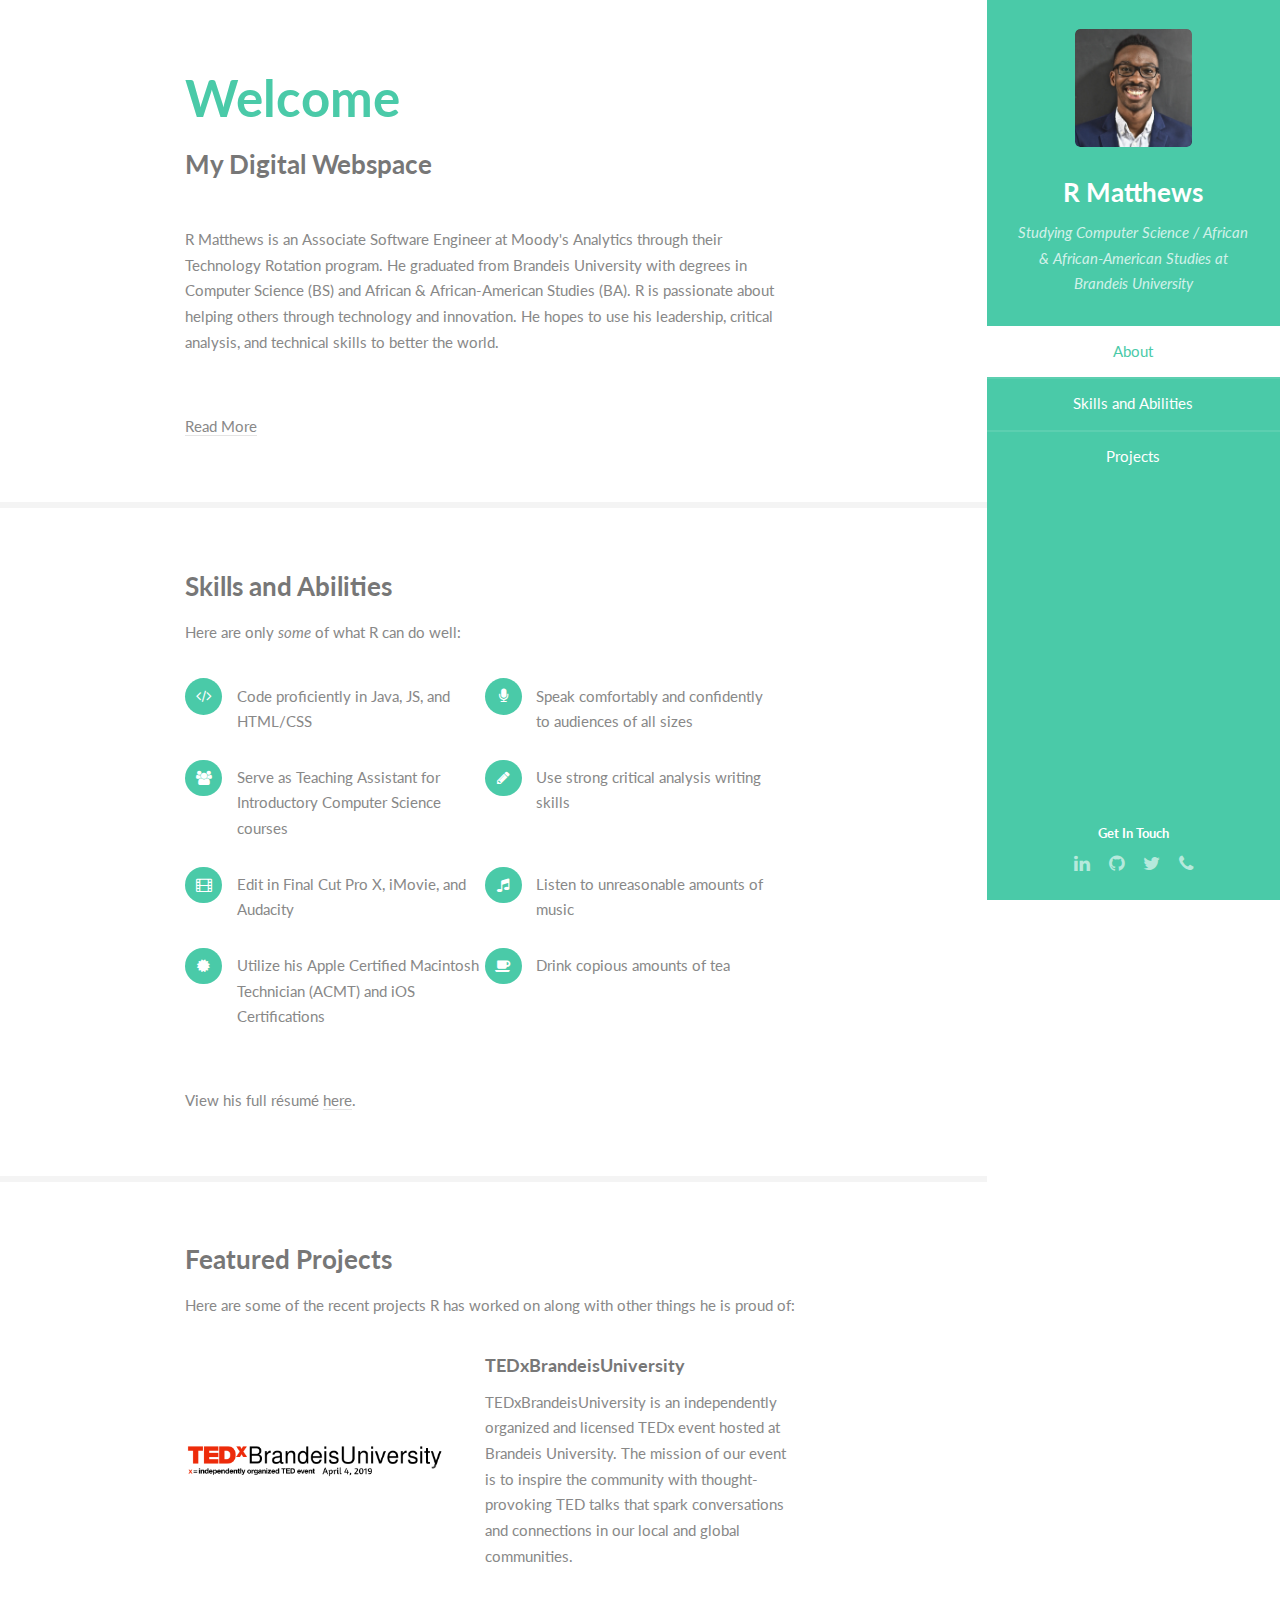
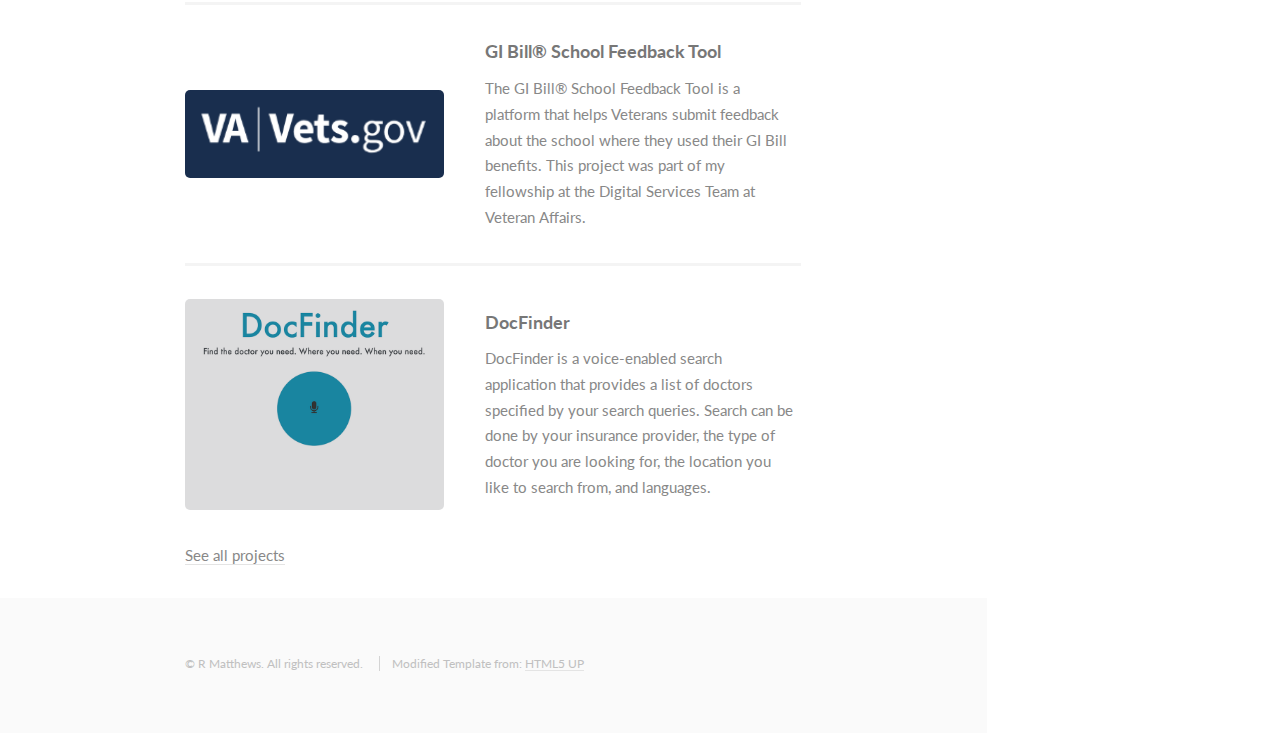
==== commit 669a08fc: "start to updated bio" ====
--- a/index.html
+++ b/index.html
@@ -83,7 +83,7 @@
 							<br/>
 						</p>
 					</header>
-					<p>R Matthews is a senior at Brandeis University in Waltham, Massachusetts working towards obtaining a dual bachelor degrees in Computer Science and African & African-American Studies. R is passionate about helping others through technology and innovation. He hopes to bring his leadership, critical analysis, and technical skills to companies who strive to better the world. Currently, R holds positions on campus as an academic peer advisor, tour guide, and mentor to other students of color.</p>
+					<p>R Matthews is an Associate Software Engineer at Moody's Analytics through their Technology Rotation program. He graduated from Brandeis University with degrees in Computer Science (BS) and African & African-American Studies (BA). R is passionate about helping others through technology and innovation. He hopes to use his leadership, critical analysis, and technical skills to better the world.</p>
 					<br>
 					<p>
 						<a href=about.html>Read More</a>
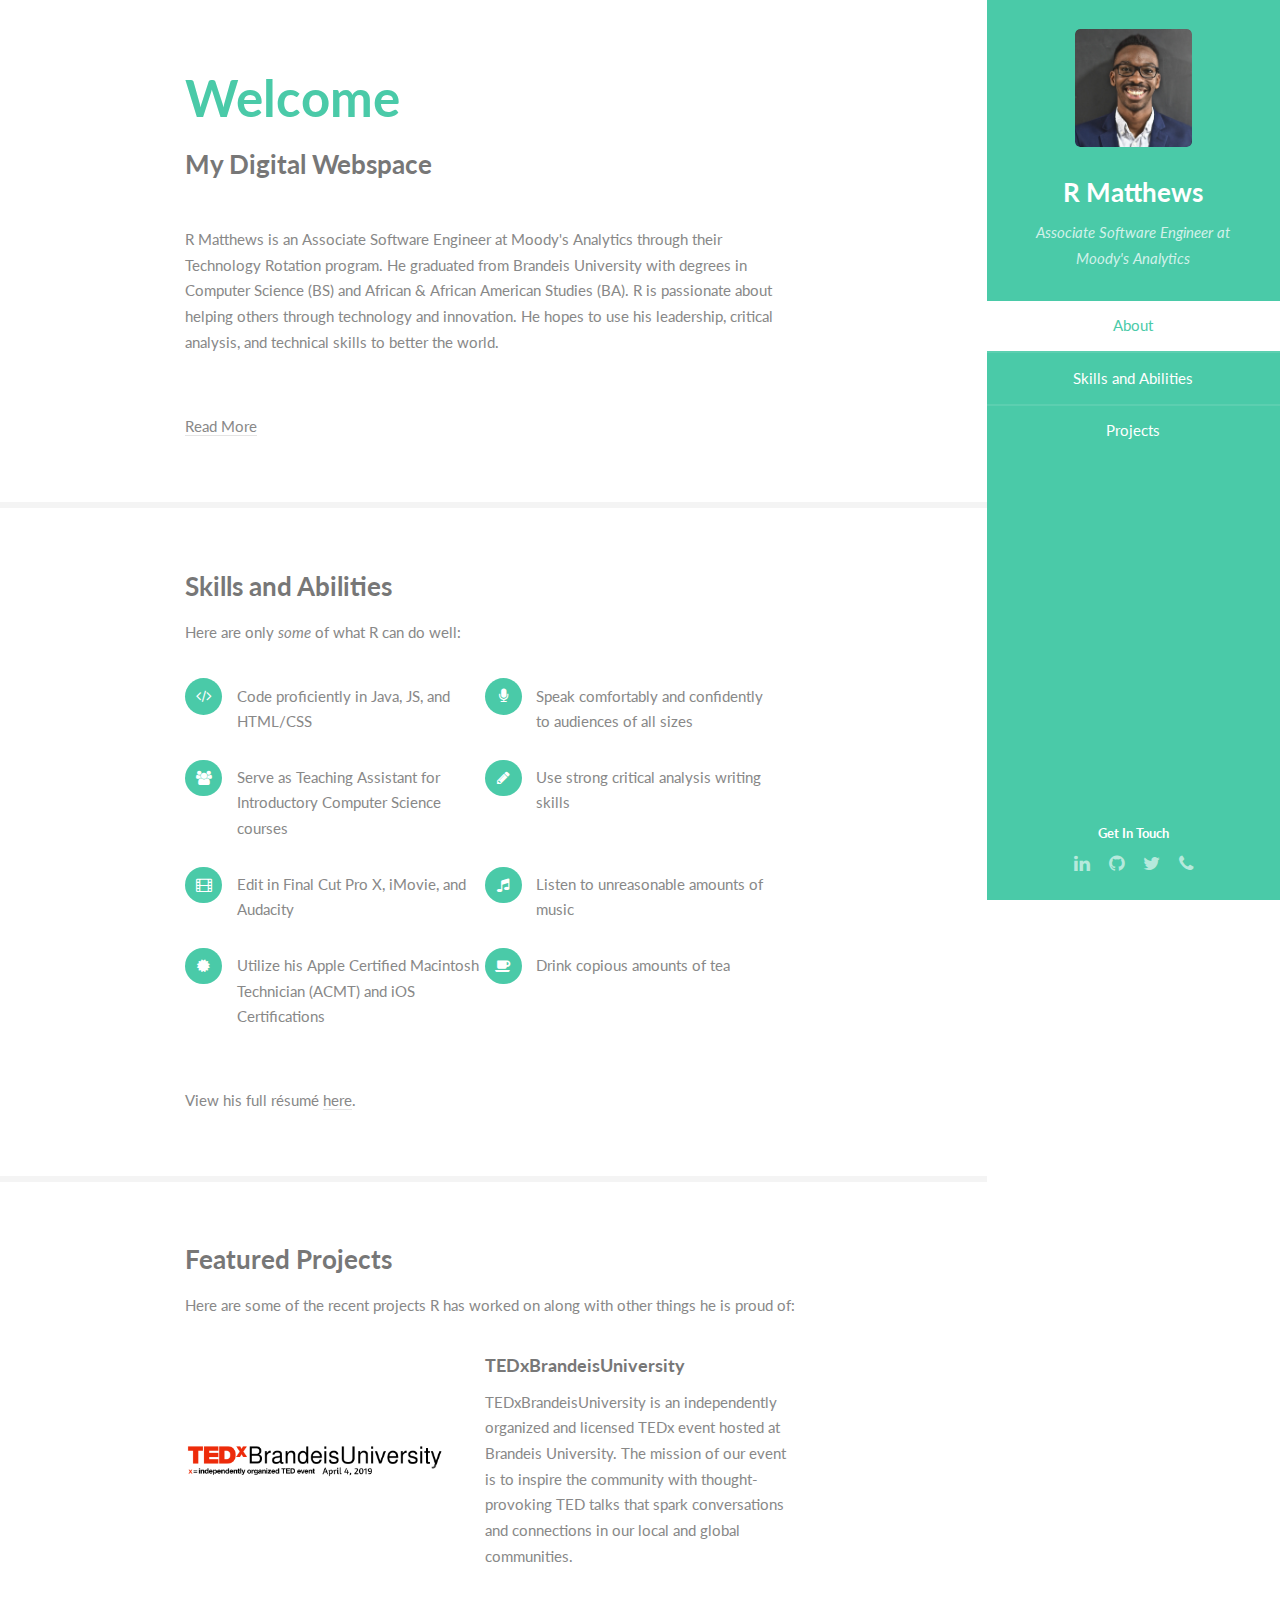
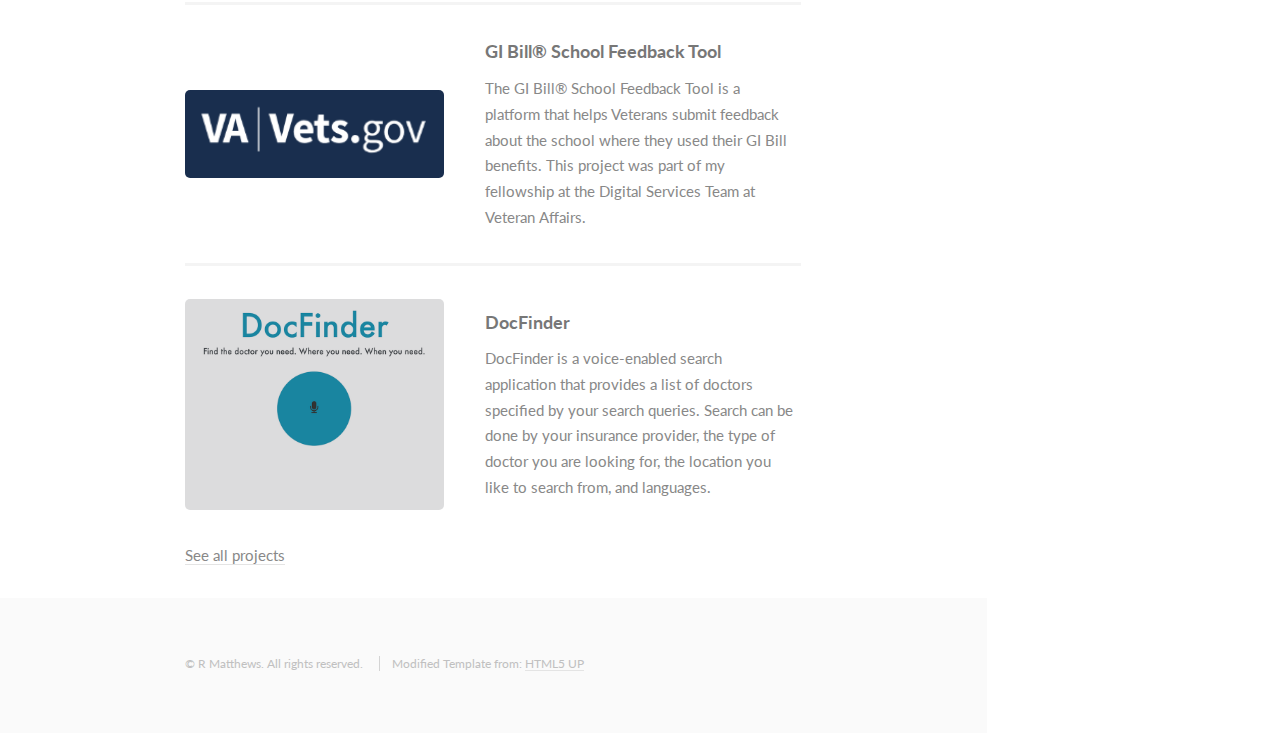
==== commit b7e09739: "added language to reflect my completion of my degrees" ====
--- a/index.html
+++ b/index.html
@@ -26,7 +26,7 @@
 			<h1 id="logo">
 				<a href="index.html">R Matthews</a>
 			</h1>
-			<p>Studying Computer Science / African & African-American Studies at Brandeis University</p>
+			<p>Associate Software Engineer at Moody's Analytics</p>
 		</header>
 		<nav id="nav">
 			<ul>
@@ -83,7 +83,7 @@
 							<br/>
 						</p>
 					</header>
-					<p>R Matthews is an Associate Software Engineer at Moody's Analytics through their Technology Rotation program. He graduated from Brandeis University with degrees in Computer Science (BS) and African & African-American Studies (BA). R is passionate about helping others through technology and innovation. He hopes to use his leadership, critical analysis, and technical skills to better the world.</p>
+					<p>R Matthews is an Associate Software Engineer at Moody's Analytics through their Technology Rotation program. He graduated from Brandeis University with degrees in Computer Science (BS) and African & African American Studies (BA). R is passionate about helping others through technology and innovation. He hopes to use his leadership, critical analysis, and technical skills to better the world.</p>
 					<br>
 					<p>
 						<a href=about.html>Read More</a>
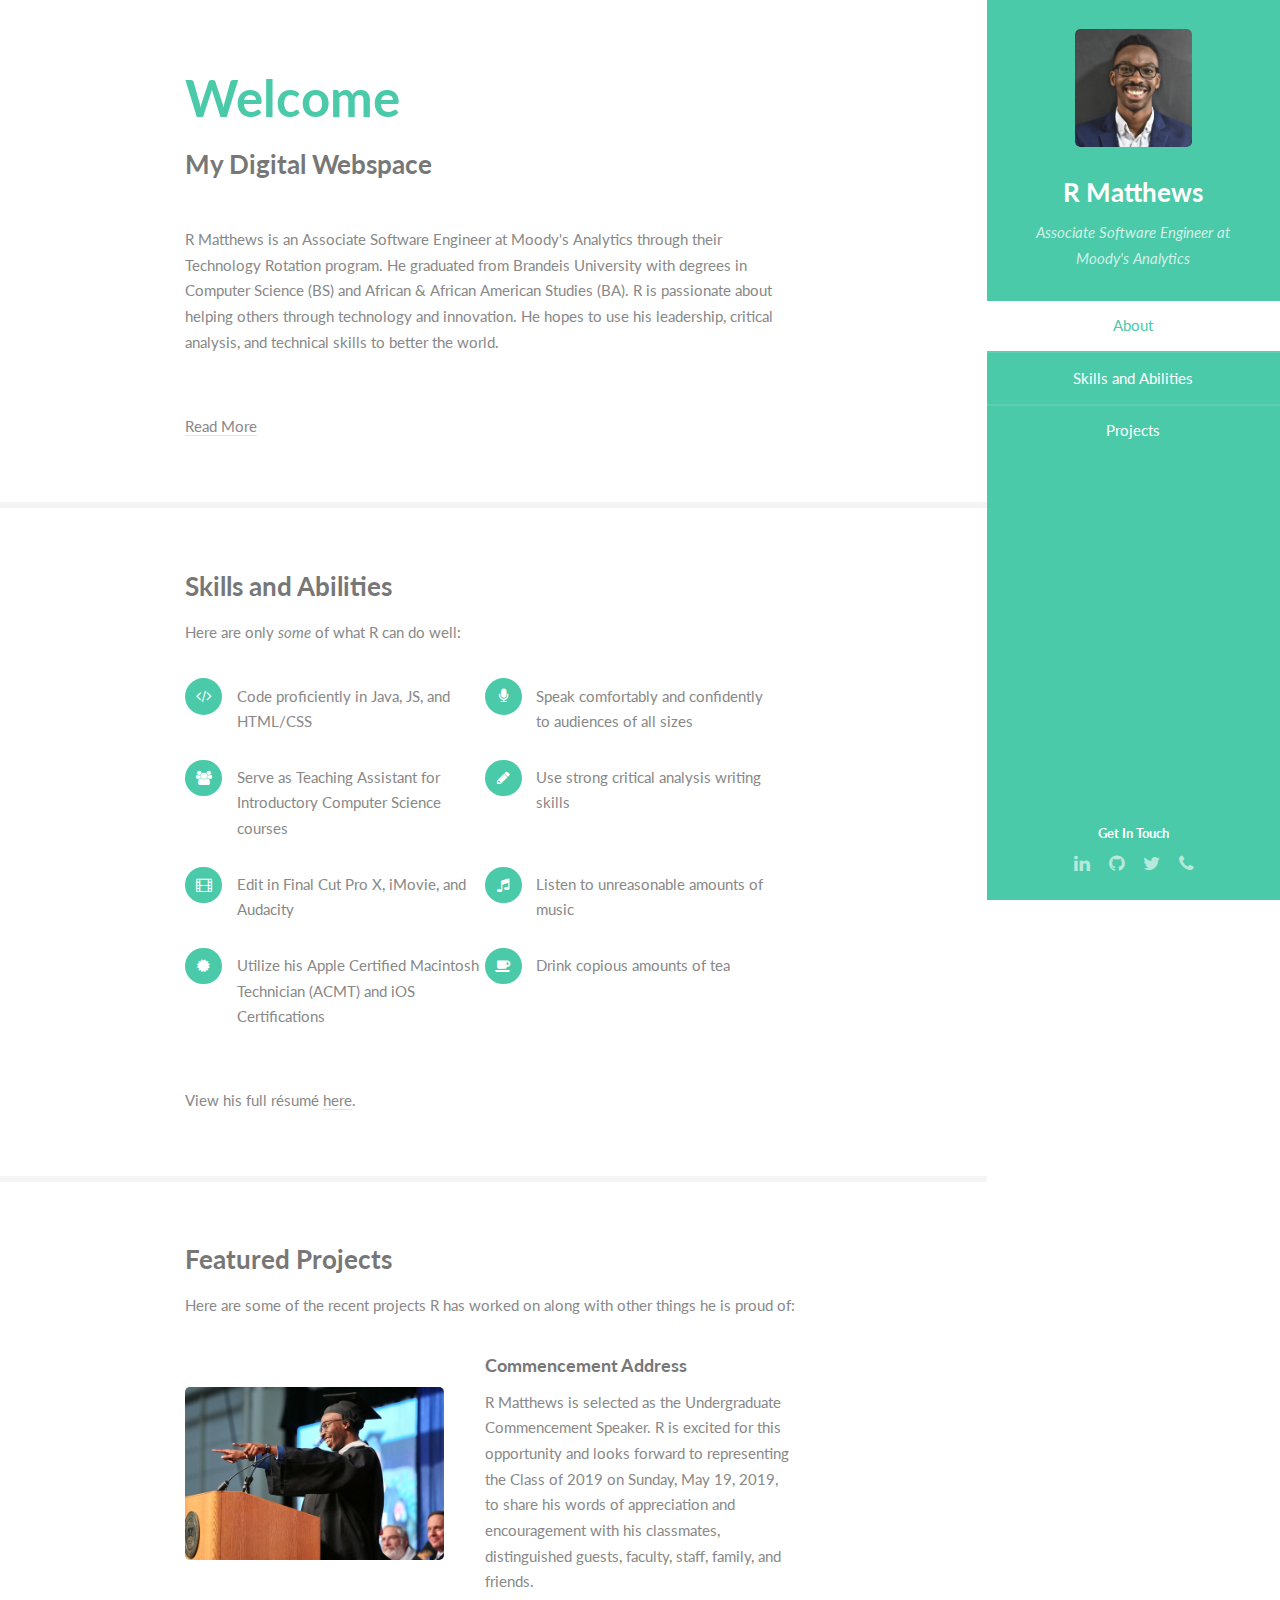
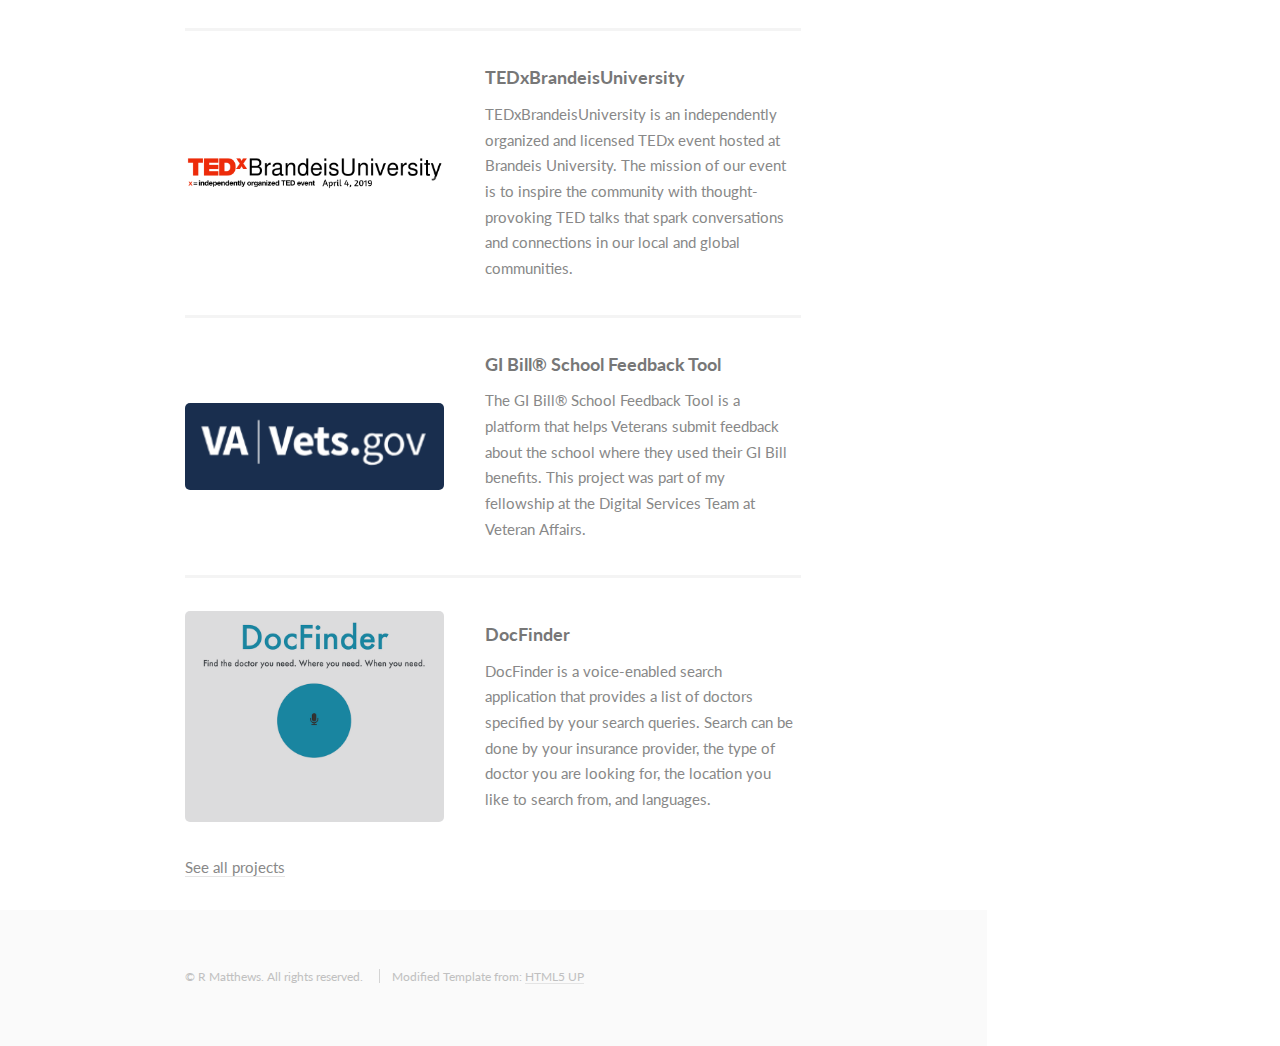
==== commit 4f22d113: "commencement / graduation page updates" ====
--- a/index.html
+++ b/index.html
@@ -118,6 +118,17 @@
 					<h3>Featured Projects</h3>
 					<p>Here are some of the recent projects R has worked on along with other things he is proud of:</p>
 					<div class="features">
+						<article>
+							<a href="commencement.html" class="image">
+								<img src="images/commencement.jpg" alt="" />
+							</a>
+							<div class="inner">
+								<h4>
+									<a href="commencement.html">Commencement Address</a>
+								</h4>
+								<p>R Matthews is selected as the Undergraduate Commencement Speaker. R is excited for this opportunity and looks forward to representing the Class of 2019 on Sunday, May 19, 2019, to share his words of appreciation and encouragement with his classmates, distinguished guests, faculty, staff, family, and friends.</p>
+							</div>
+						</article>
 						<article>
 							<a href="tedx.html" class="image">
 								<img src="images/tedxlogo.png" alt="" />
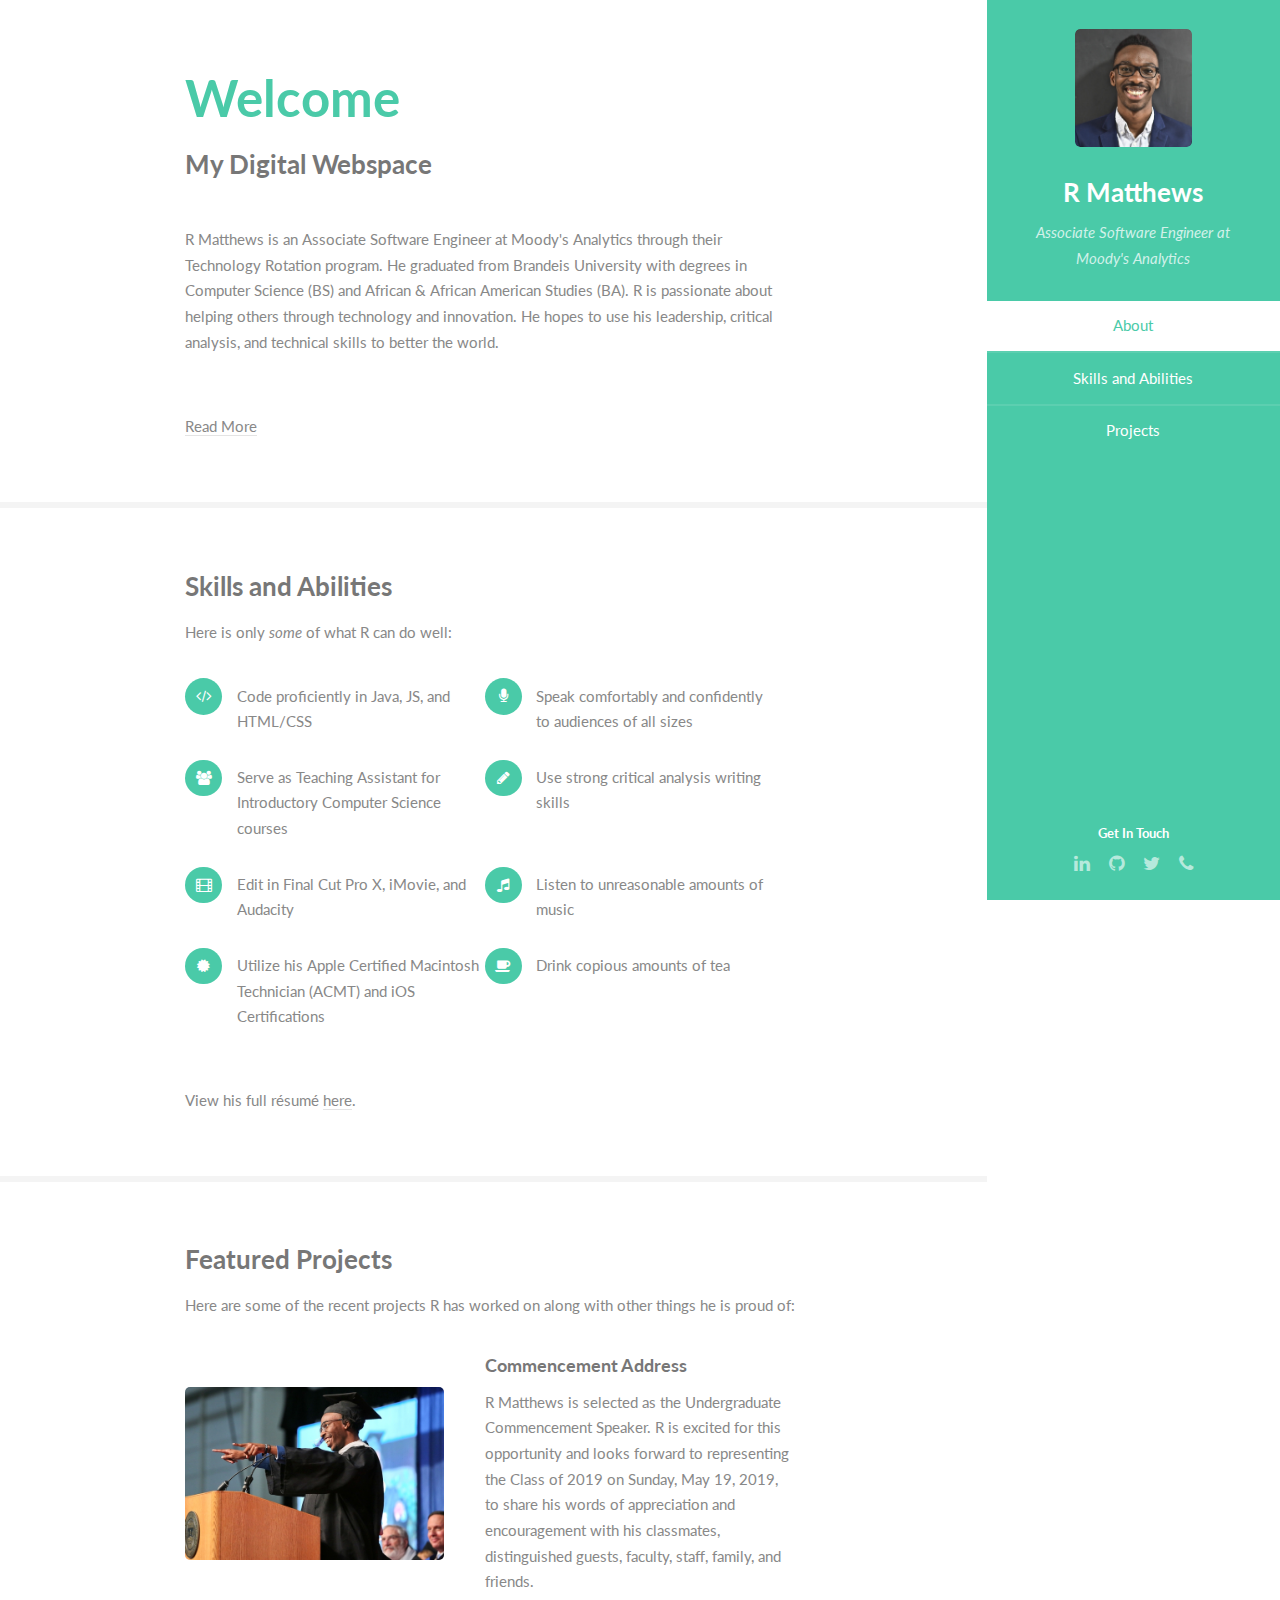
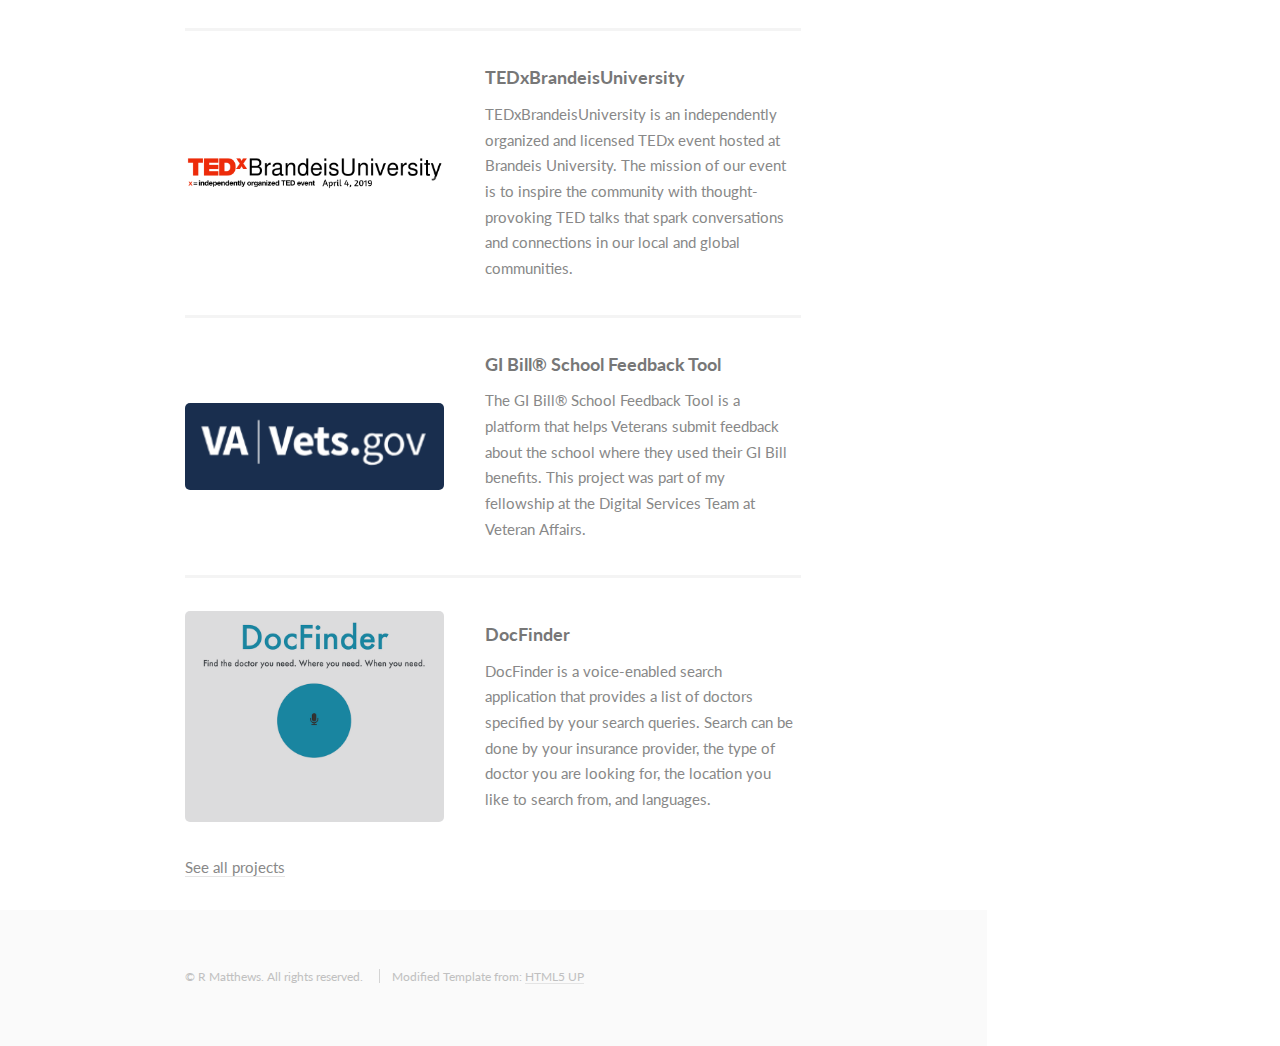
==== commit 7dfb2797: "fixed grammar mistake on index.html" ====
--- a/index.html
+++ b/index.html
@@ -95,7 +95,7 @@
 			<section id="three">
 				<div class="container">
 					<h3>Skills and Abilities</h3>
-					<p>Here are only
+					<p>Here is only
 						<em>some</em> of what R can do well:</p>
 					<ul class="feature-icons">
 						<li class="fa-code">Code proficiently in Java, JS, and HTML/CSS</li>
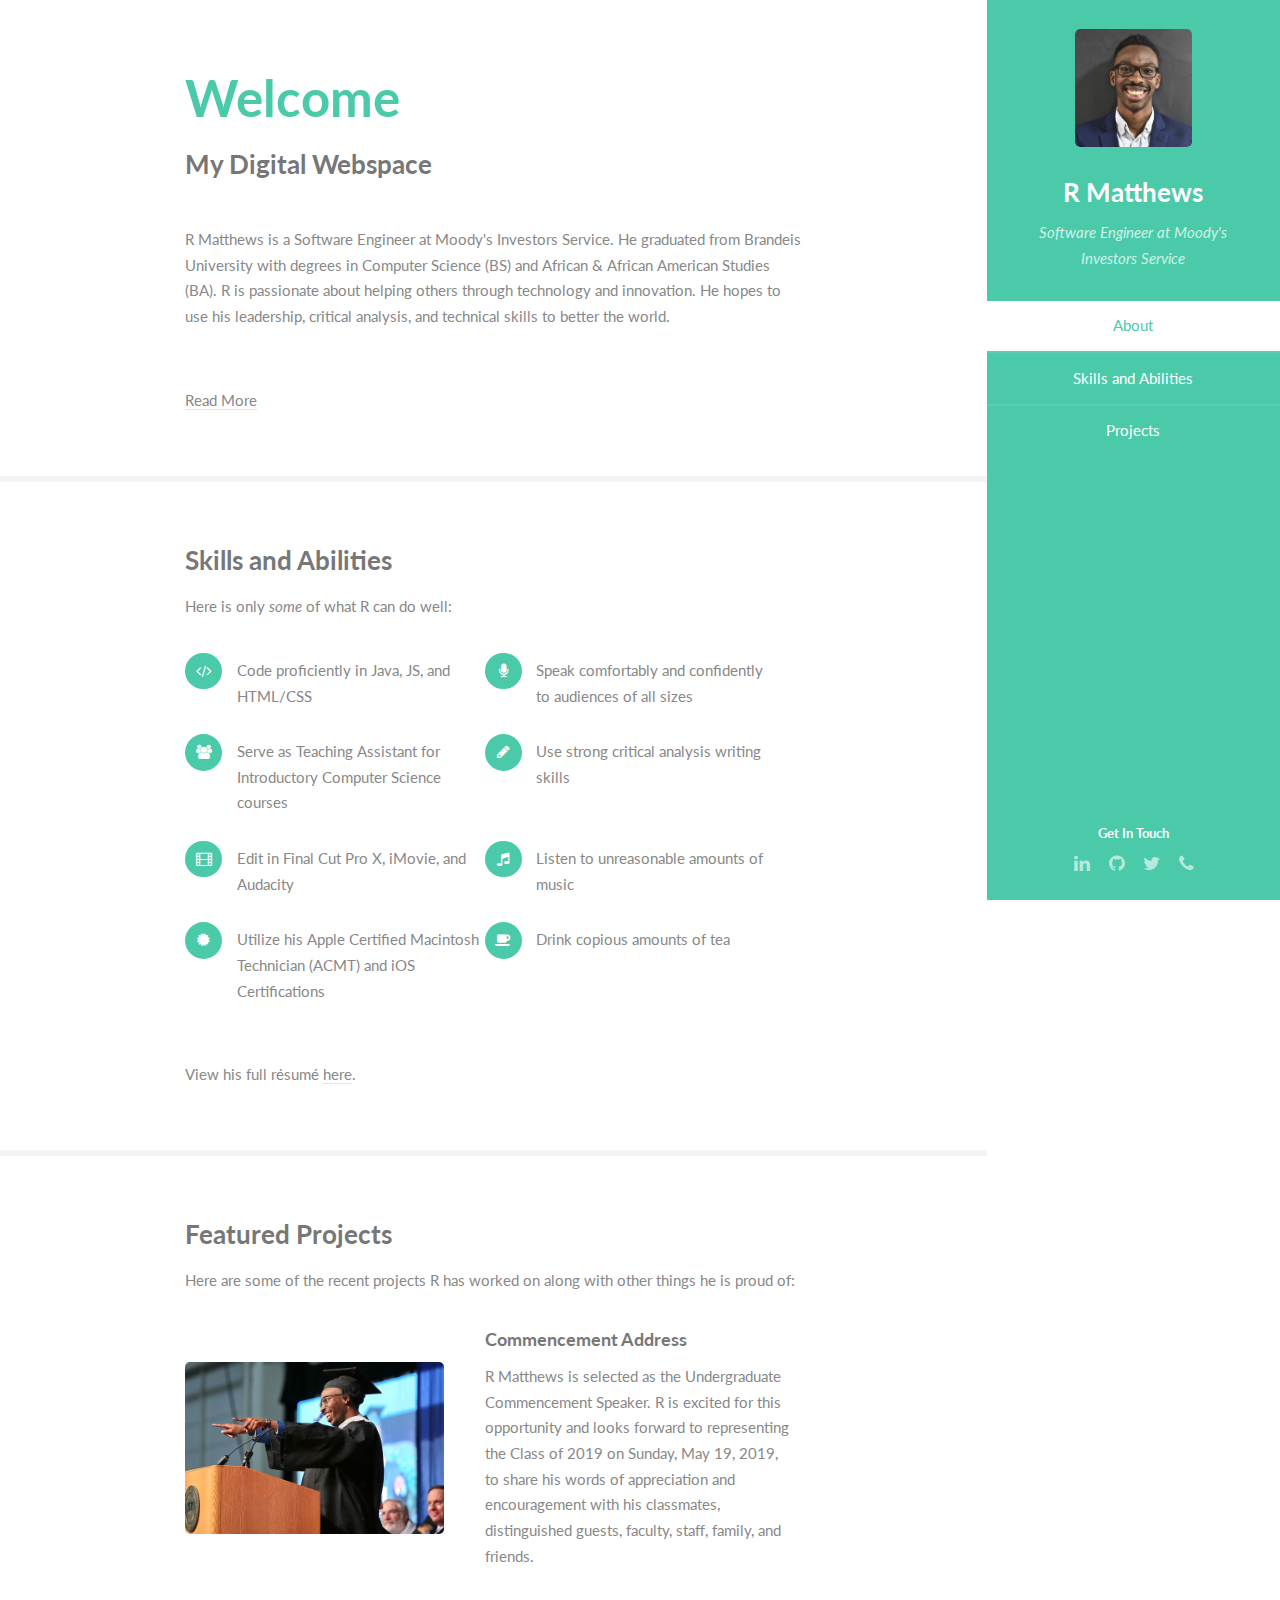
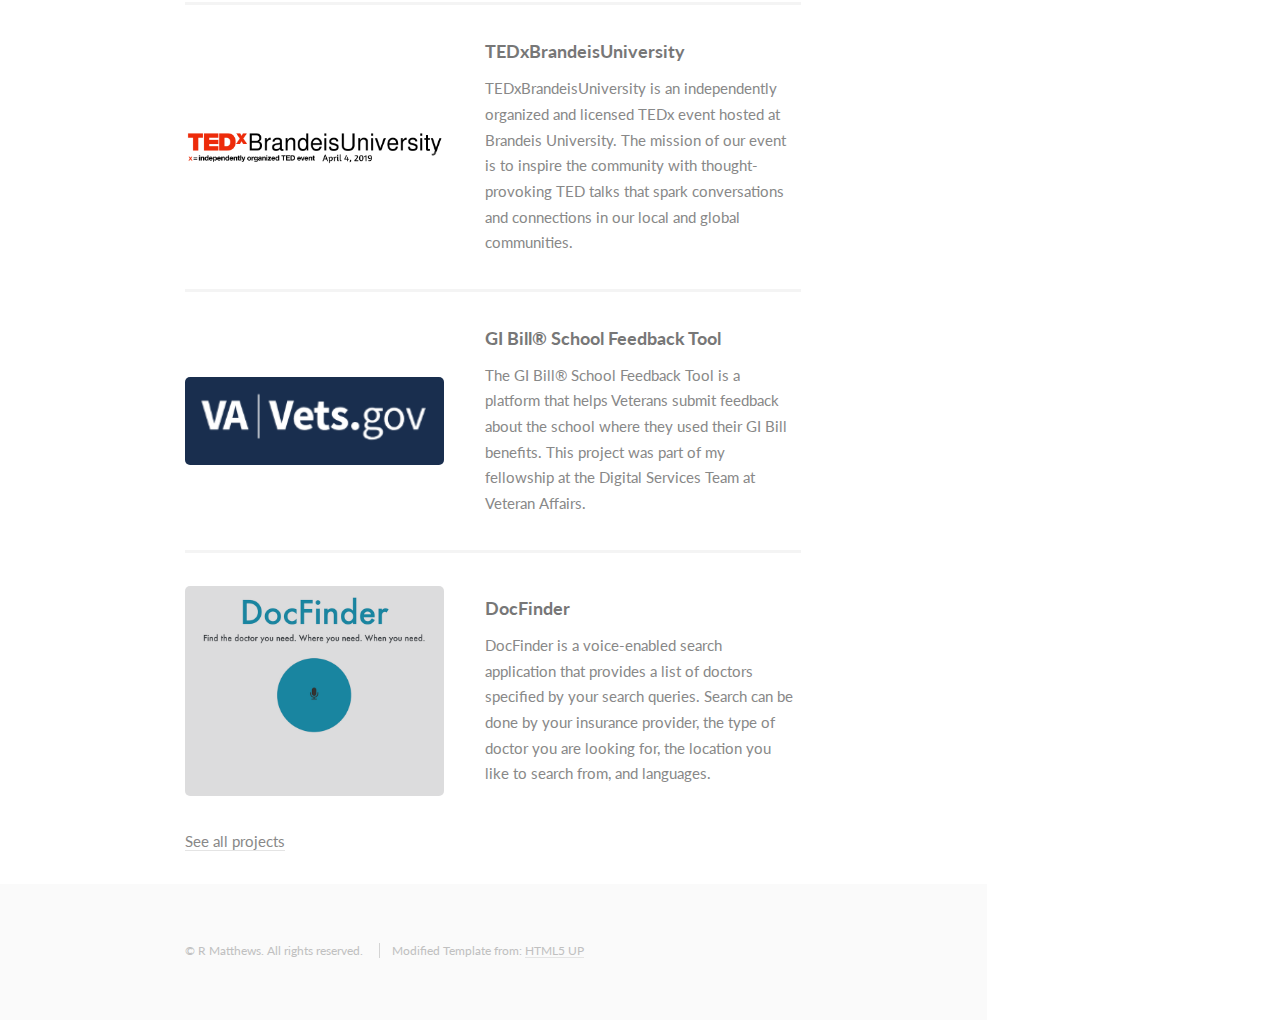
==== commit 946754d2: "small changes for name and title" ====
--- a/index.html
+++ b/index.html
@@ -26,7 +26,7 @@
 			<h1 id="logo">
 				<a href="index.html">R Matthews</a>
 			</h1>
-			<p>Associate Software Engineer at Moody's Analytics</p>
+			<p>Software Engineer at Moody's Investors Service</p>
 		</header>
 		<nav id="nav">
 			<ul>
@@ -83,7 +83,7 @@
 							<br/>
 						</p>
 					</header>
-					<p>R Matthews is an Associate Software Engineer at Moody's Analytics through their Technology Rotation program. He graduated from Brandeis University with degrees in Computer Science (BS) and African & African American Studies (BA). R is passionate about helping others through technology and innovation. He hopes to use his leadership, critical analysis, and technical skills to better the world.</p>
+					<p>R Matthews is a Software Engineer at Moody's Investors Service. He graduated from Brandeis University with degrees in Computer Science (BS) and African & African American Studies (BA). R is passionate about helping others through technology and innovation. He hopes to use his leadership, critical analysis, and technical skills to better the world.</p>
 					<br>
 					<p>
 						<a href=about.html>Read More</a>
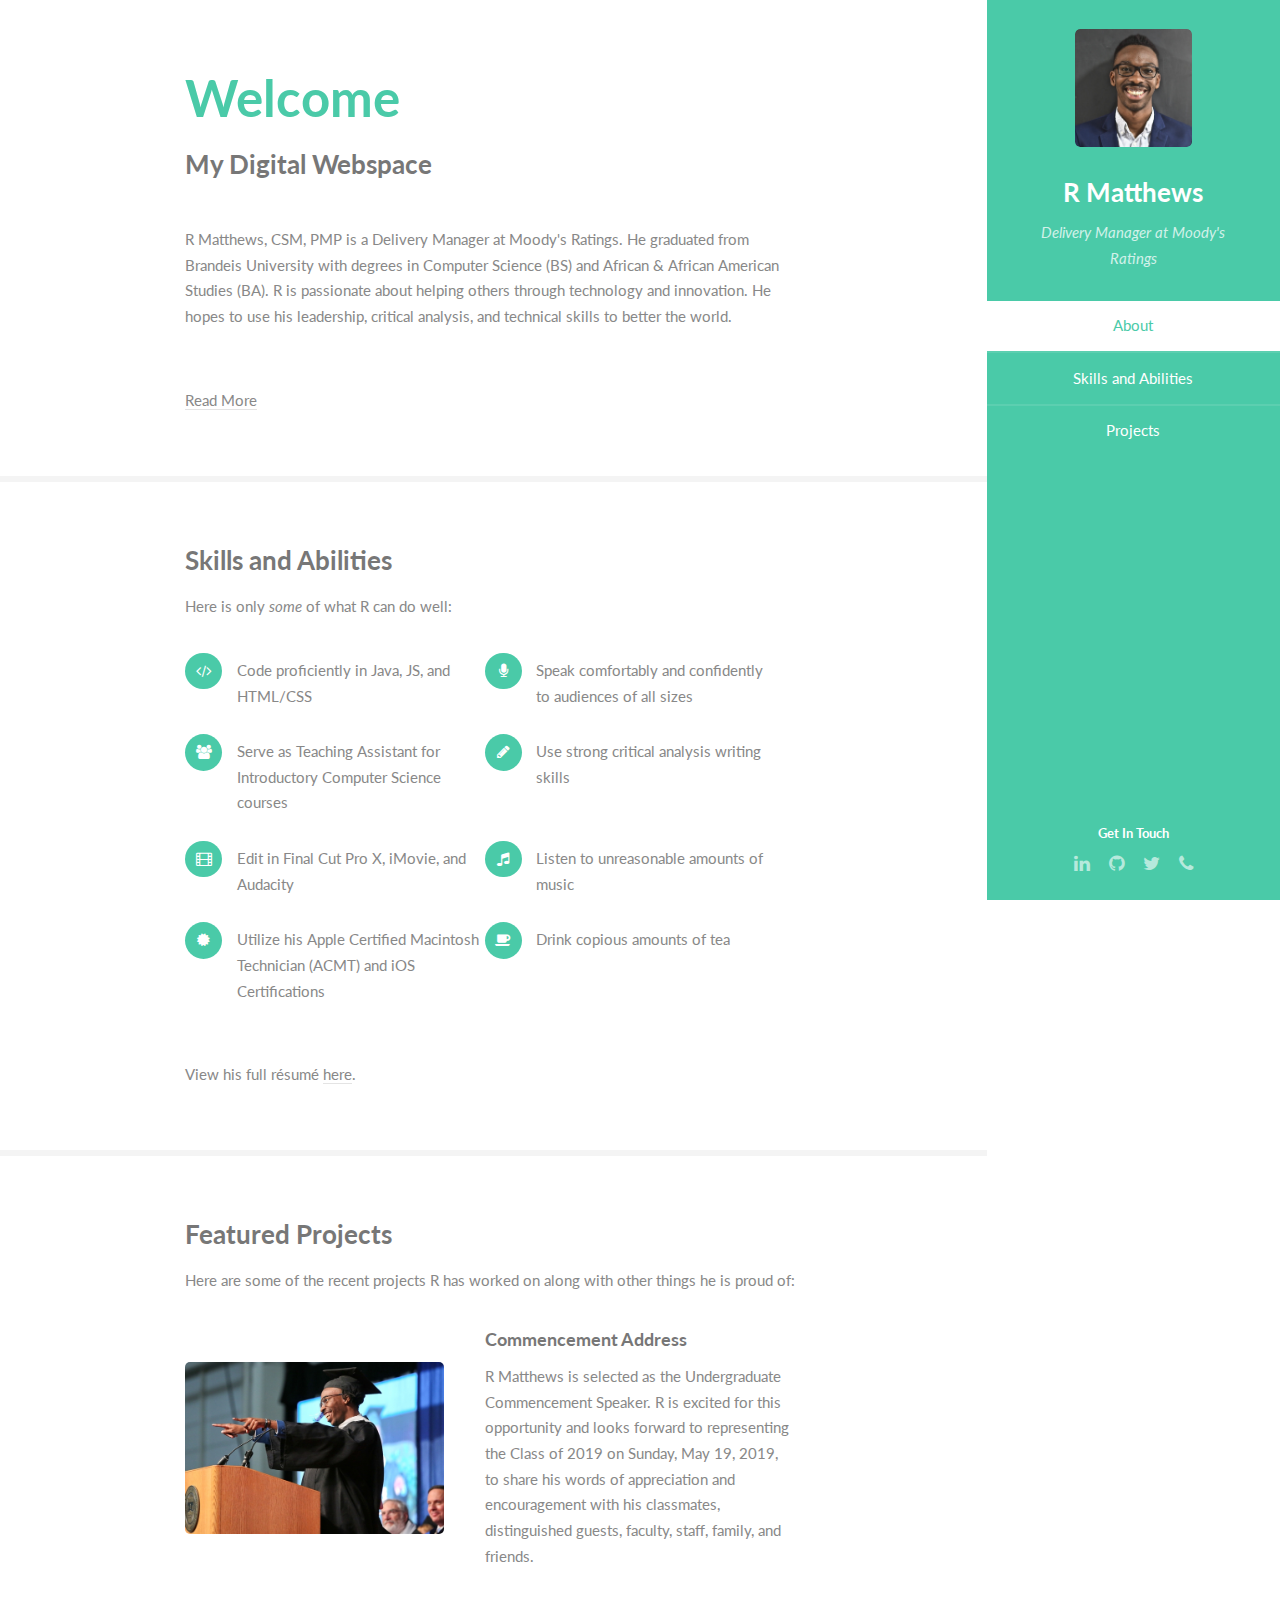
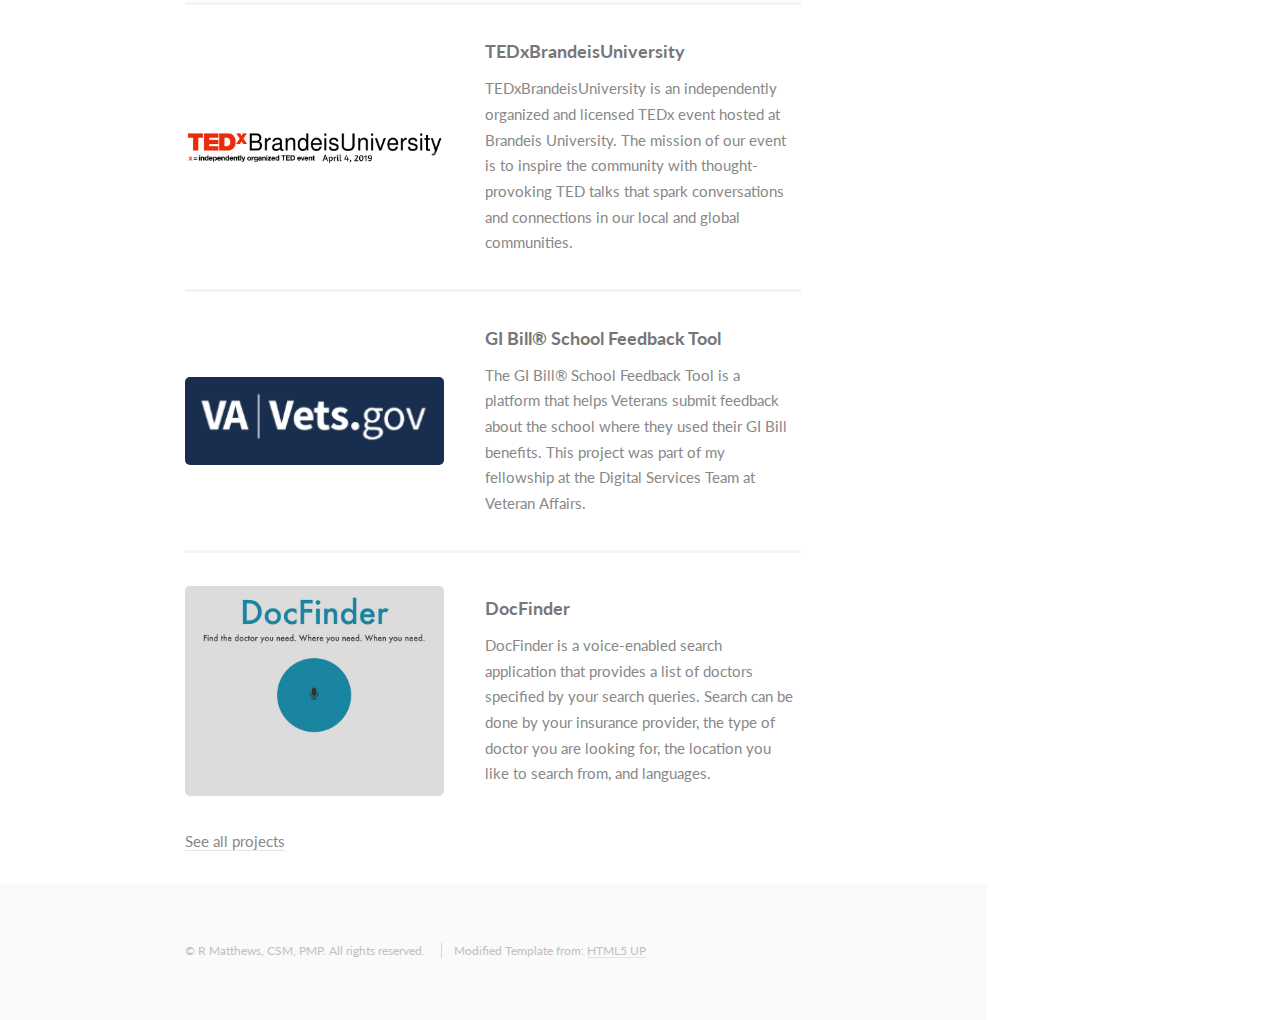
==== commit e561913b: "updating name to include CSM, PMP" ====
--- a/index.html
+++ b/index.html
@@ -7,7 +7,7 @@
 <html>
 
 <head>
-	<title>R Matthews</title>
+	<title>R Matthews, CSM, PMP</title>
 	<meta charset="utf-8" />
 	<meta name="viewport" content="width=device-width, initial-scale=1" />
 	<!--[if lte IE 8]><script src="assets/js/ie/html5shiv.js"></script><![endif]-->
@@ -26,7 +26,7 @@
 			<h1 id="logo">
 				<a href="index.html">R Matthews</a>
 			</h1>
-			<p>Software Engineer at Moody's Investors Service</p>
+			<p>Delivery Manager at Moody's Ratings</p>
 		</header>
 		<nav id="nav">
 			<ul>
@@ -83,7 +83,7 @@
 							<br/>
 						</p>
 					</header>
-					<p>R Matthews is a Software Engineer at Moody's Investors Service. He graduated from Brandeis University with degrees in Computer Science (BS) and African & African American Studies (BA). R is passionate about helping others through technology and innovation. He hopes to use his leadership, critical analysis, and technical skills to better the world.</p>
+					<p>R Matthews, CSM, PMP is a Delivery Manager at Moody's Ratings. He graduated from Brandeis University with degrees in Computer Science (BS) and African & African American Studies (BA). R is passionate about helping others through technology and innovation. He hopes to use his leadership, critical analysis, and technical skills to better the world.</p>
 					<br>
 					<p>
 						<a href=about.html>Read More</a>
@@ -550,7 +550,7 @@
 		<section id="footer">
 			<div class="container">
 				<ul class="copyright">
-					<li>&copy; R Matthews. All rights reserved.</li>
+					<li>&copy; R Matthews, CSM, PMP. All rights reserved.</li>
 					<li>Modified Template from:
 						<a href="http://html5up.net">HTML5 UP</a>
 					</li>
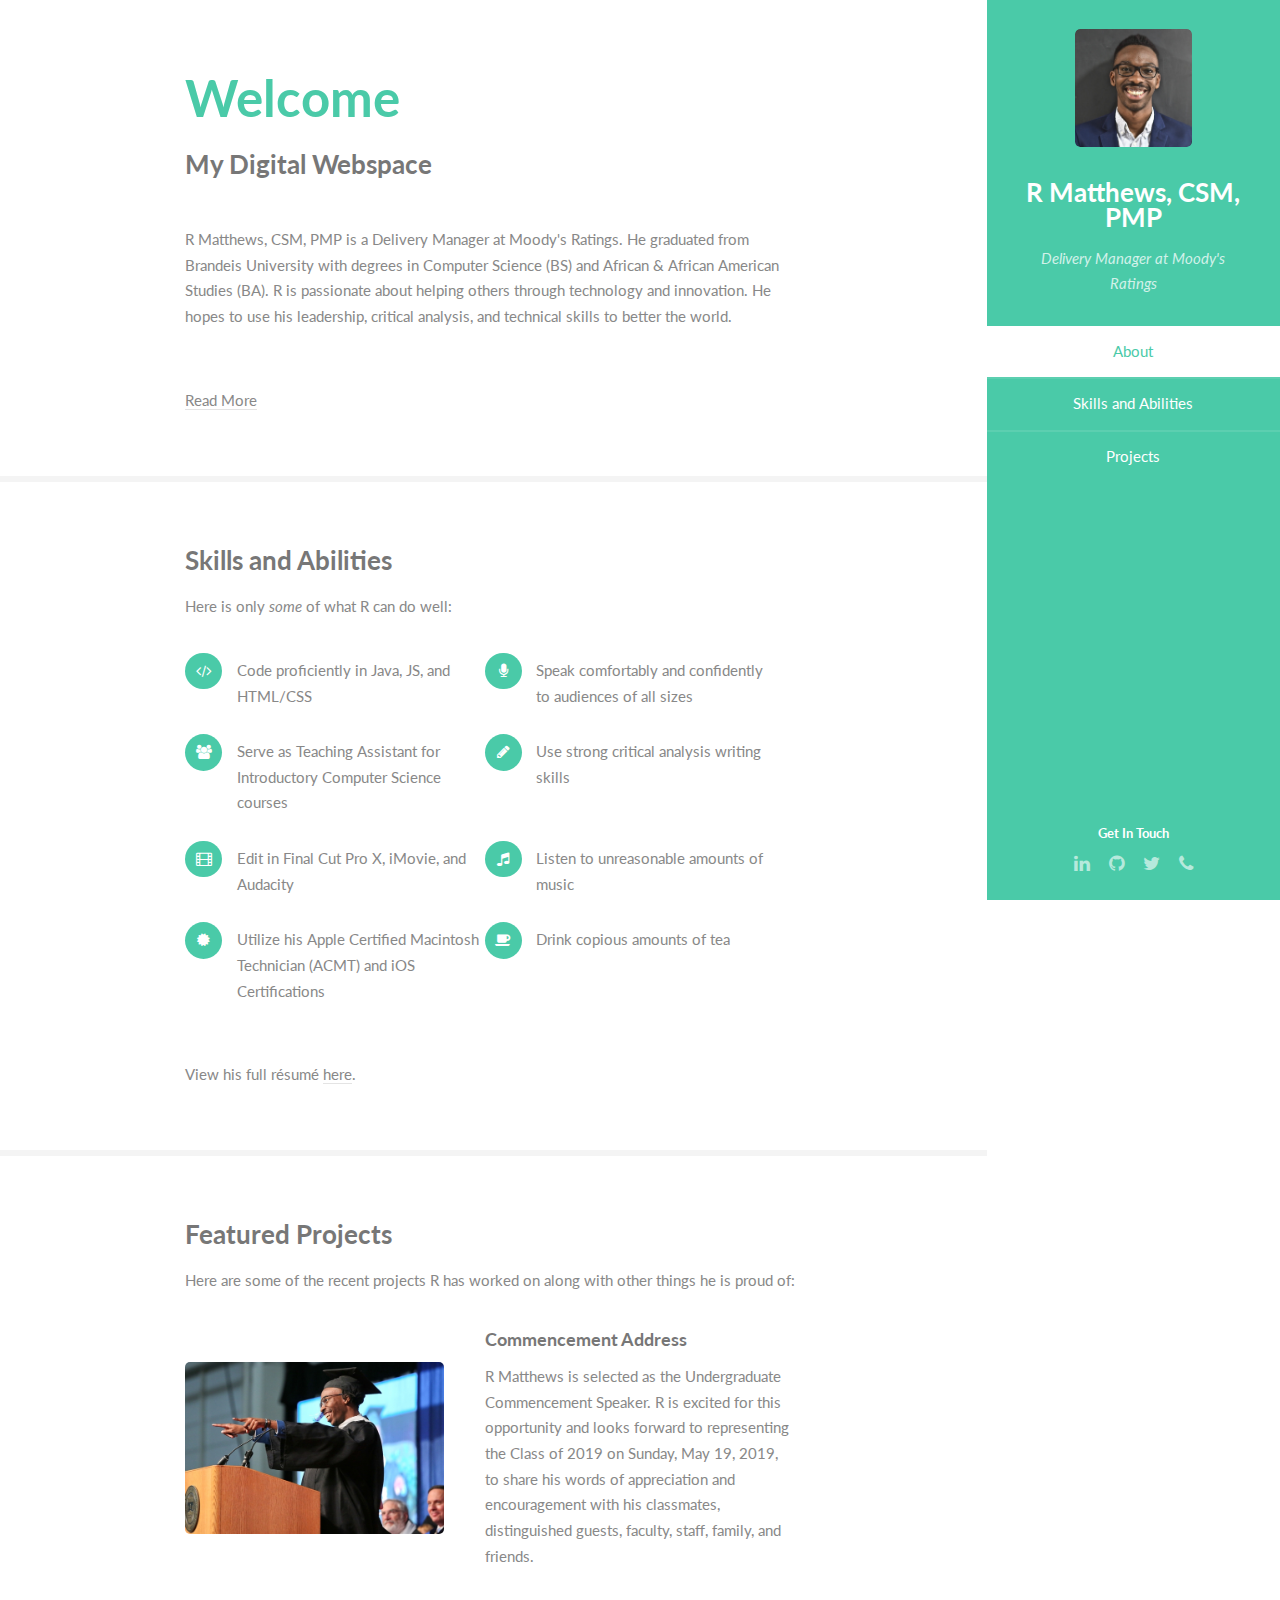
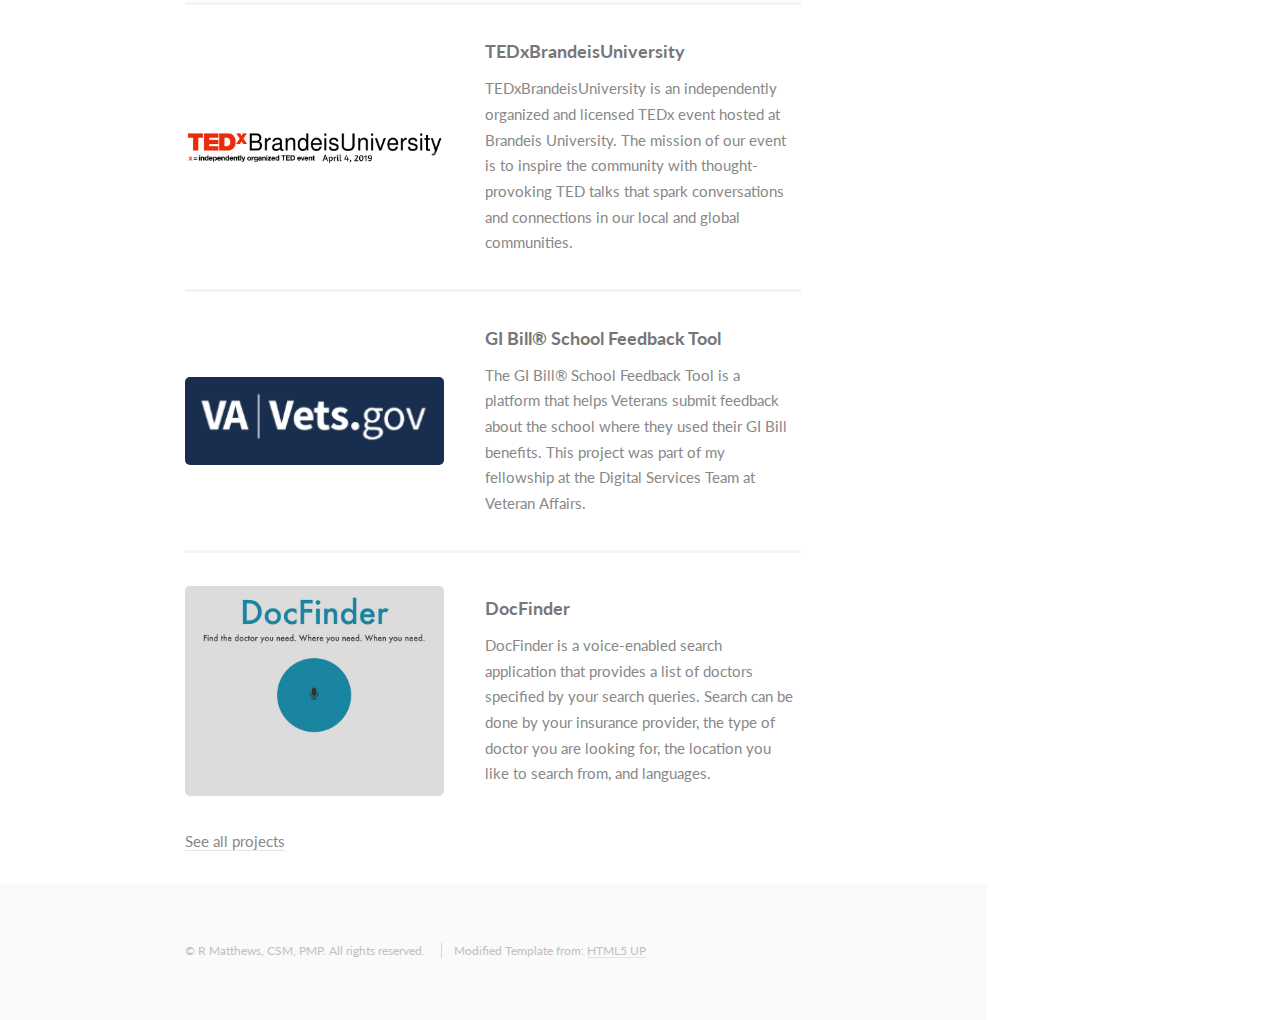
==== commit f6a894ce: "Merge pull request #1 from rrmatthews/mayEdits" ====
--- a/index.html
+++ b/index.html
@@ -24,7 +24,7 @@
 				<img src="images/avatar.jpg" alt="" />
 			</span>
 			<h1 id="logo">
-				<a href="index.html">R Matthews</a>
+				<a href="index.html">R Matthews, CSM, PMP</a>
 			</h1>
 			<p>Delivery Manager at Moody's Ratings</p>
 		</header>
